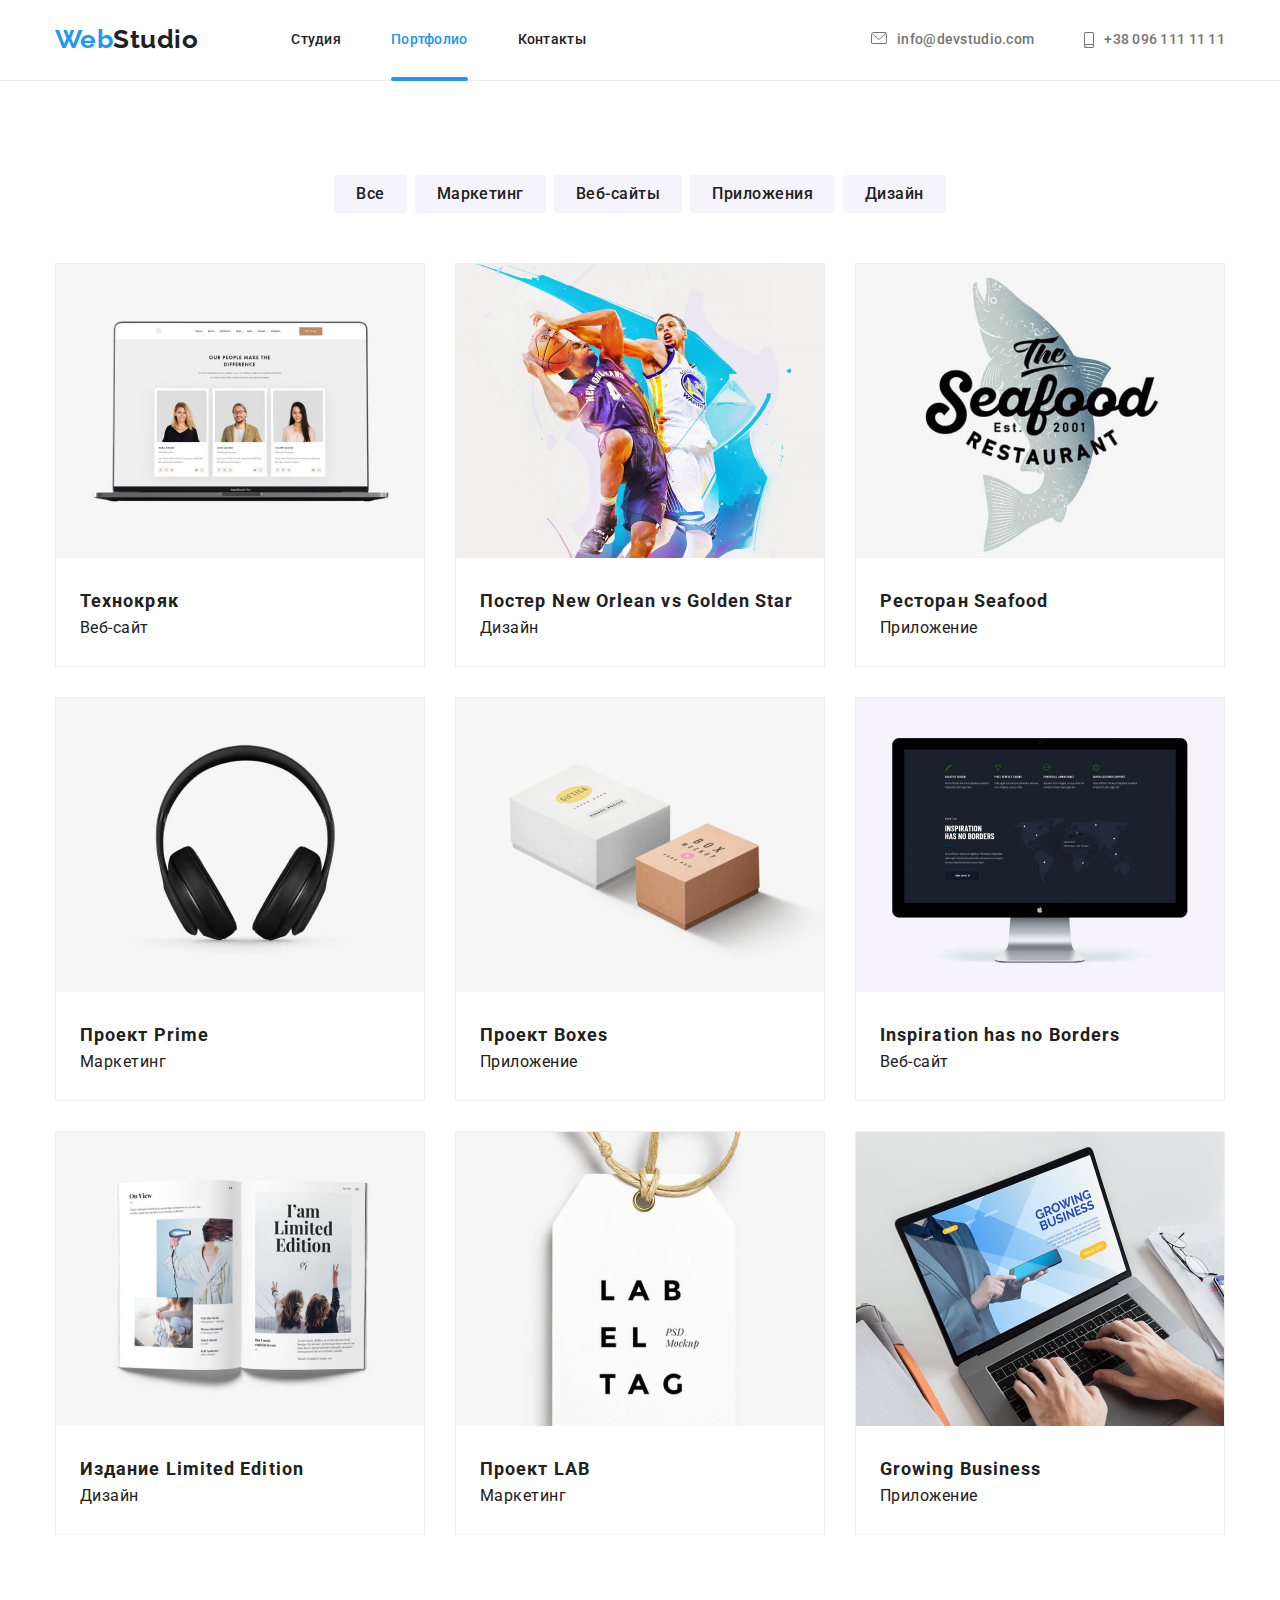
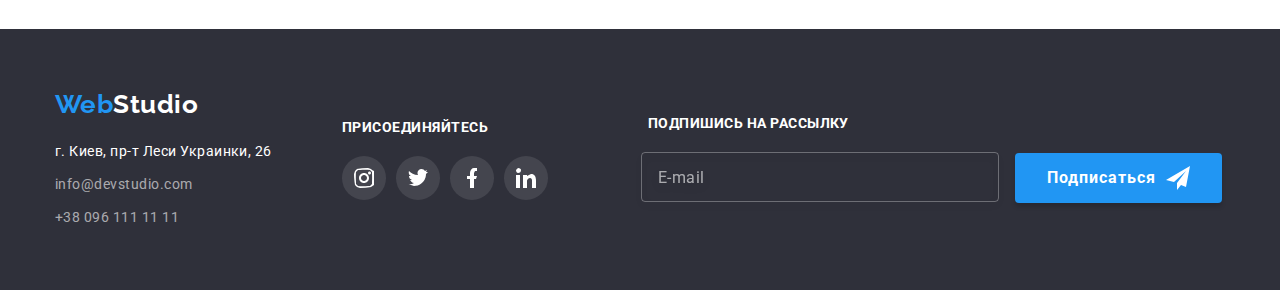
==== portfolio.html @ 2ed763c3 "сделал секцию герой" ====
<!DOCTYPE html>
  <html lang="ru">
    <head>
      <meta charset="UTF-8" />
      <meta name="viewport" content="width=device-width, initial-scale=1.0" />
      <title>Portfolio</title>
      <link rel="stylesheet" href="https://cdnjs.cloudflare.com/ajax/libs/modern-normalize/1.0.0/modern-normalize.min.css" />
      <link
        href="https://fonts.googleapis.com/css2?family=Raleway:wght@700&family=Roboto:wght@400;500;700;900&display=swap"
        rel="stylesheet"
      />
 
      <link rel="stylesheet" href="./css/portfolio.min.css">
    </head>

    <body>
      <header class="header">
        <div class="container main-header">
          <nav class="navigation">
            <a class="logo-header" href="./index.html"><span class="logo-color">Web</span>Studio</a>
      
            <ul class="site-nav list">
              <li class="item"><a class="link" href="./index.html">Студия</a></li>
              <li class="item"><a class="link current" href="./portfolio.html">Портфолио</a></li>
              <li class="item"><a class="link" href="">Контакты</a></li>
            </ul>
          </nav>
      
          <ul class="site-contacts list">
            <li class="item">
              <a class="link" href="mailto:info@devstudio.com">
                <svg class="icon-contacts" width="16" height="12">
                  <use href="./images/defs.svg#envelope"></use>
                </svg>
                info@devstudio.com
              </a>
            </li>
            <li class="item">
              <a class="link" href="tel:+380961111111"><svg class="icon-contacts" width="10" height="16">
                  <use href="./images/defs.svg#smartphone"></use>
                </svg>+38 096 111 11 11</a>
            </li>
          </ul>
        </div>
      </header>

      <main>
        <section class="portfolio">
          <div class="container">
          <!-- <h1>Portfolio</h1> -->

          <ul class="filters list">
            <li class="btn"><button type="button" class="button">Все</button></li>
            <li class="btn"><button type="button" class="button">Маркетинг</button></li>
            <li class="btn"><button type="button" class="button">Веб-сайты</button></li>
            <li class="btn"><button type="button" class="button">Приложения</button></li>
            <li class="btn"><button type="button" class="button radio">Дизайн</button></li>
          </ul>

          <ul class="list">
            <li class="projects">
              <div class="overlay">
                  
                
              <img src="./images/portfolio1.jpg" alt="Ноутбук" width="370" />
            
            <p class="hryaktxt">Технокряк это современная площадка распространения коронавируса. Компании используют эту платформу
              для цифрового
              шпионажа и атак на защищённые сервера конкурентов.
            </p>
            </div>
              <div class="titles"> <h2 class="title">Технокряк</h2>
              <p class="text">Веб-сайт</p></div>
            </li>
            <li class="projects">
              <div class="overlay">
                
              <img
                src="./images/portfolio2.jpg"
                alt="Постер New Orlean vs Golden Star"
                width="370"
              />
              <p class="hryaktxt">Технокряк это современная площадка распространения коронавируса. Компании используют эту платформу
                для цифрового
                шпионажа и атак на защищённые сервера конкурентов.
              </p>
              </div>
            
            
              <div class="titles"><h2 class="title">Постер New Orlean vs Golden Star</h2>
              <p class="text">Дизайн</p></div>
            </li>
            <li class="projects">
              <div class="overlay">
                
              <img
                src="./images/portfolio3.jpg"
                alt="Логотип Ресторан Seafood"
                width="370"
              />
              <p class="hryaktxt">Технокряк это современная площадка распространения коронавируса. Компании используют эту платформу
                для цифрового
                шпионажа и атак на защищённые сервера конкурентов.
              </p>
              </div>
              <div class="titles"> <h2 class="title">Ресторан Seafood</h2>
              <p class="text">Приложение</p></div>
            </li>
            <li class="projects">
              <div class="overlay">
              <img src="./images/portfolio4.jpg" alt="Наушники" width="370" />
              <p class="hryaktxt">Технокряк это современная площадка распространения коронавируса. Компании используют эту платформу
                для цифрового
                шпионажа и атак на защищённые сервера конкурентов.
              </p>
              </div>
              <div class="titles"> <h2 class="title">Проект Prime</h2>
              <p class="text">Маркетинг</p></div>
            </li>
            <li class="projects">
              <div class="overlay">
            
                <img src="./images/portfolio5.jpg" alt="Проект Boxes" width="370" />
            <p class="hryaktxt">Технокряк это современная площадка распространения коронавируса. Компании используют эту платформу
              для цифрового
              шпионажа и атак на защищённые сервера конкурентов.
            </p>
            </div>
                <div class="titles">  <h2 class="title">Проект Boxes</h2>
              <p class="text">Приложение</p></div>
            </li>
            <li class="projects">
              <div class="overlay">
              <img src="./images/portfolio6.jpg" alt="Монитор" width="370" />
              <p class="hryaktxt">Технокряк это современная площадка распространения коронавируса. Компании используют эту платформу
                для цифрового
                шпионажа и атак на защищённые сервера конкурентов.
              </p>
              </div>
              <div class="titles"> <h2 class="title">Inspiration has no Borders</h2>
              <p class="text">Веб-сайт</p></div>
            </li>
            <li class="projects">
              <div class="overlay">
              <img src="./images/portfolio7.jpg" alt="Книга" width="370" />
            <p class="hryaktxt">Технокряк это современная площадка распространения коронавируса. Компании используют эту платформу
              для цифрового
              шпионажа и атак на защищённые сервера конкурентов.
            </p>
            </div>
              <div class="titles"> <h2 class="title">Издание Limited Edition</h2>
              <p class="text">Дизайн</p></div>
            </li>
            <li class="projects">
              <div class="overlay">
              <img
                src="./images/portfolio8.jpg"
                alt="Логотип Проект Boxes"
                width="370"
              />
              <p class="hryaktxt">Технокряк это современная площадка распространения коронавируса. Компании используют эту платформу
                для цифрового
                шпионажа и атак на защищённые сервера конкурентов.
              </p>
              </div>
              <div class="titles"> <h2 class="title">Проект LAB</h2>
              <p class="text">Маркетинг</p></div>
            </li>
            <li class="projects">
              <div class="overlay">
              <img
                src="./images/portfolio9.jpg"
                alt="Работа за ноутбуком"
                width="370"
              />
              <p class="hryaktxt">Технокряк это современная площадка распространения коронавируса. Компании используют эту платформу
                для цифрового
                шпионажа и атак на защищённые сервера конкурентов.
              </p>
              </div>
              <div class="titles"> <h2 class="title">Growing Business</h2>
              <p class="text">Приложение</p></div>
            </li>
          </ul>
          </div>
        </section>
      </main>

      <footer>
        <div class="container cont-footer">
          <div class="footer-block">
            <a class="logo-footer" href="./index.html"><span class="logo-color">Web</span>Studio</a>
      
            <address class="address">
              <p class="office">г. Киев, пр-т Леси Украинки, 26</p>
              <a class="mail-footer" href="mailto:info@devstudio.com">info@devstudio.com</a>
              <a class="tel-footer" href="tel:+380961111111">+38 096 111 11 11</a>
            </address>
          </div>
          <div class="social-footer">
            <h3 class="title">ПРИСОЕДИНЯЙТЕСЬ</h3>
            <ul class="list soc-footer">
              <li class="list-item">
                <a class="footer-link" href="./">
                  <svg class="social-icon">
                    <use href="./images/defs.svg#instagram_w"></use>
                  </svg>
                </a>
              </li>
              <li class="list-item">
                <a class="footer-link" href="./">
                  <svg class="social-icon">
                    <use href="./images/defs.svg#twitter_w"></use>
                  </svg>
                </a>
              </li>
              <li class="list-item">
                <a class="footer-link" href="./">
                  <svg class="social-icon">
                    <use href="./images/defs.svg#facebook_w"></use>
                  </svg>
                </a>
              </li>
              <li class="list-item">
                <a class="footer-link" href="./">
                  <svg class="social-icon">
                    <use href="./images/defs.svg#linkedin_w"></use>
                  </svg>
                </a>
              </li>
            </ul>
          </div>
          <div class="form-field">
            <h3 class="title">ПОДПИШИСЬ НА РАССЫЛКУ</h3>
            <form class="join-to">
              <label for="mail" class="form-label"></label>
              <input class="form-input-fotter" type="email" name="mail" id="mail" placeholder=E-mail>
              <button class="button-primary btn-subscribe" type="submit">Подписаться
      
                <svg class="btnfly" width="24" height="24">
                  <use href="./images/defs.svg#icon-flyW"></use>
                </svg>
              </button>
            </form>
          </div>
        </div>
      </footer>
    </body>
  </html>
---- css/portfolio.min.css ----
h1,h2,h3,h4,h5,h6,p,ul{margin-top:0;margin-bottom:0;padding-top:0;padding-bottom:0;padding-left:0}body{background-color:#ffffff;color:#212121;font-family:Roboto, sans-serif;letter-spacing:0.03em}.list{list-style:none}.button{padding:6px 22px;font-weight:500;font-size:16px;line-height:1.63;letter-spacing:0.03em;border:none;text-align:center;color:#212121;background-color:#f5f4fa;border-radius:4px;cursor:pointer;transition-duration:250ms;transition-timing-function:cubic-bezier(0.4, 0, 0.2, 1)}.button:hover,.button:focus{background-color:#2196f3;color:#fff;box-shadow:0px 3px 1px rgba(0,0,0,0.1),0px 1px 2px rgba(0,0,0,0.08),0px 2px 2px rgba(0,0,0,0.12)}.button-primary{padding:10px 32px;min-width:200px;font-weight:bold;font-size:16px;letter-spacing:0.06em;border:none;text-align:center;line-height:1.87;cursor:pointer;color:#fff;background-color:#2196f3;border-radius:4px;box-shadow:0px 4px 4px rgba(0,0,0,0.15);transition-duration:250ms;transition-timing-function:cubic-bezier(0.4, 0, 0.2, 1)}.button-primary:hover,.button-primary:focus{background-color:#188ce8}.container{margin:0 auto;padding:0 15px}@media screen and (min-width: 480px){.container{max-width:480px}}@media screen and (min-width: 768px){.container{max-width:768px}}@media screen and (min-width: 1200px){.container{max-width:1200px}}.header{border-bottom:1px solid #ececec;padding:24px 0 25px;border-bottom:1px solid #ececec}.navigation{display:flex;align-items:center}.main-header{display:flex;align-items:center;justify-content:space-between}.logo-header{margin-right:93px;font-family:Raleway, sans-serif;color:#212121;font-weight:700;font-size:26px;line-height:1.2;text-decoration:none}.logo-color{color:#2196f3}.site-nav{display:flex}.site-nav .item+.item{margin-left:50px}.site-nav .link{display:block;color:#212121;font-weight:500;font-size:14px;line-height:1.14;letter-spacing:0.02em;text-decoration:none;transition-duration:250ms;transition-timing-function:cubic-bezier(0.4, 0, 0.2, 1)}.site-nav .link:hover,.site-nav .link:focus{color:#2196f3}.site-nav .current{position:relative;color:#2196f3;transition-duration:250ms;transition-timing-function:cubic-bezier(0.4, 0, 0.2, 1)}.site-nav .current::after{position:absolute;content:"";top:45.5px;left:0px;border-radius:50px;width:100%;height:4px;background-color:#2196f3}.site-contacts{display:flex}.site-contacts .item+.item{padding-left:50px}.site-contacts .link{display:flex;font-weight:500;font-size:14px;line-height:1.14;letter-spacing:0.02em;color:#757575;text-decoration:none;transition-duration:250ms;transition-timing-function:cubic-bezier(0.4, 0, 0.2, 1)}.site-contacts .link:hover,.site-contacts .link:focus{--color4: #2196f3;color:#2196f3}.icon-contacts{margin-right:10px}.address{display:flex;flex-direction:column;padding-bottom:60px}footer{background-color:#2f303a}.cont-footer{display:flex;align-items:center}.logo-footer{display:inline-block;padding-bottom:20px;padding-top:60px;font-family:Raleway, sans-serif;font-weight:700;font-size:26px;line-height:1.2;color:#fff;text-decoration:none}.office{font-style:normal;font-weight:normal;font-size:14px;line-height:1.7;color:#fff}.mail-footer{margin-top:9px;margin-bottom:9px;font-style:normal;font-weight:normal;font-size:14px;line-height:1.7;color:rgba(255,255,255,0.6);text-decoration:none;transition-duration:250ms;transition-timing-function:cubic-bezier(0.4, 0, 0.2, 1)}.mail-footer:hover,.mail-footer:focus{color:#2196f3}.tel-footer{font-style:normal;font-weight:normal;font-size:14px;line-height:1.7;color:rgba(255,255,255,0.6);text-decoration:none;transition-duration:250ms;transition-timing-function:cubic-bezier(0.4, 0, 0.2, 1)}.tel-footer:hover,.tel-footer:focus{color:#2196f3}.footer-link{display:flex;width:44px;height:44px;background-color:rgba(255,255,255,0.1);text-decoration:none;border-radius:50%;justify-content:center;align-items:center;transition-duration:250ms;transition-timing-function:cubic-bezier(0.4, 0, 0.2, 1)}.footer-link:hover{background-color:#2196f3}.soc-footer{display:flex;justify-content:center}.social-footer{margin-right:93px;margin-left:70px}.social-footer .title{font-weight:700;font-size:14px;line-height:1.14;margin-bottom:20px;color:#fff}.right-side{display:flex;align-items:normal}.form-field .title{margin-bottom:20px;padding-left:7px;font-weight:700;font-size:14px;line-height:1.14;color:#fff}.form-input-fotter{width:358px;height:50px;margin-right:12px;padding:15px 16px;background:transparent;border:1px solid rgba(255,255,255,0.3);box-sizing:border-box;filter:drop-shadow(0px 4px 4px rgba(0,0,0,0.15));border-radius:4px;color:cornsilk}.form-input-fotter::placeholder{font-weight:400;font-size:16px;line-height:1.25;letter-spacing:0.03em;color:rgba(255,255,255,0.6)}.form-input-fotter:focus{outline:none;border:1px solid #2196f3}.btn-subscribe{display:inline-flex;align-items:center;justify-content:center}.btnfly{margin-left:10px}.portfolio{padding:94px 0}.portfolio .title{font-weight:700;font-size:18px;line-height:2;letter-spacing:0.06em;color:#212121}.portfolio.text{font-size:16px;line-height:1.87;color:#757575}.portfolio .list{display:flex;flex-wrap:wrap}.titles{padding:20px 24px}.filters{display:flex;flex-wrap:wrap;justify-content:center;padding-bottom:50px}.btn+.btn{margin-left:8px}.projects{position:relative;margin-right:30px;margin-bottom:30px;width:370px;min-height:404px;border:1px solid #eeeeee;overflow:hidden;transition-duration:250ms;transition-timing-function:cubic-bezier(0.4, 0, 0.2, 1)}.projects:hover,.projects:focus{box-shadow:0px 1px 1px rgba(0,0,0,0.12),0px 4px 4px rgba(0,0,0,0.06),1px 4px 6px rgba(0,0,0,0.16)}.projects .hryaktxt{display:flex;position:absolute;padding:63px 24px;top:0;left:0;width:100%;height:294px;align-items:center;background:rgba(33,150,243,0.9);font-weight:normal;font-size:18px;line-height:1.56;letter-spacing:0.03em;transform:translateY(100%);opacity:0;color:#fff;transition-duration:250ms;transition-timing-function:cubic-bezier(0.4, 0, 0.2, 1)}.projects:hover .hryaktxt,.projects:focus .hryaktxt{transform:translateY(0);opacity:1}.projects:nth-child(3n){margin-right:0}.projects:nth-last-child(-n+3){margin-bottom:0}.social-link{display:flex;margin-bottom:30px;width:44px;height:44px;background-color:#fff;text-decoration:none;border-radius:50%;justify-content:center;align-items:center;transition-duration:250ms;transition-timing-function:cubic-bezier(0.4, 0, 0.2, 1)}.social-link:hover{background-color:#2196f3;--color5: #ffffff}.list-item:not(:last-child){margin-right:10px}.social-icon{width:20px;height:20px;fill:#afb1b8}
/*# sourceMappingURL=portfolio.min.css.map */
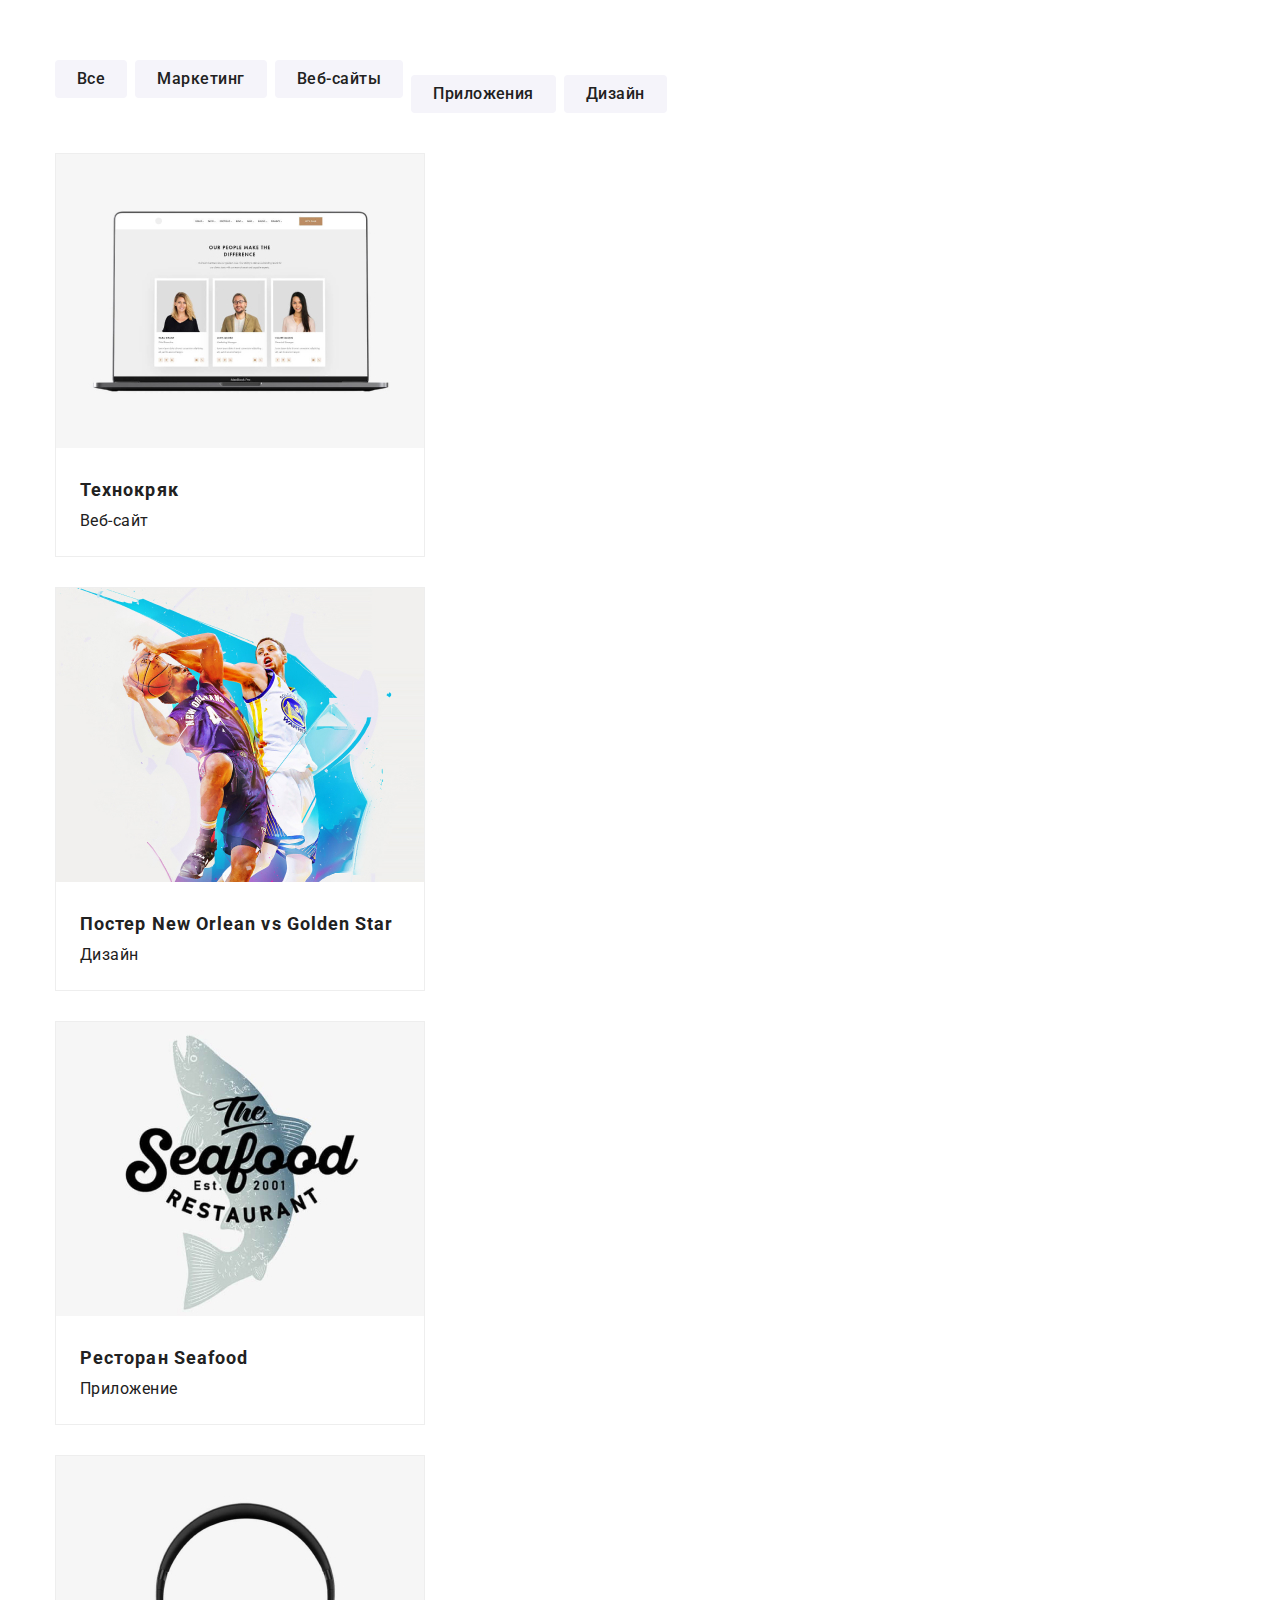
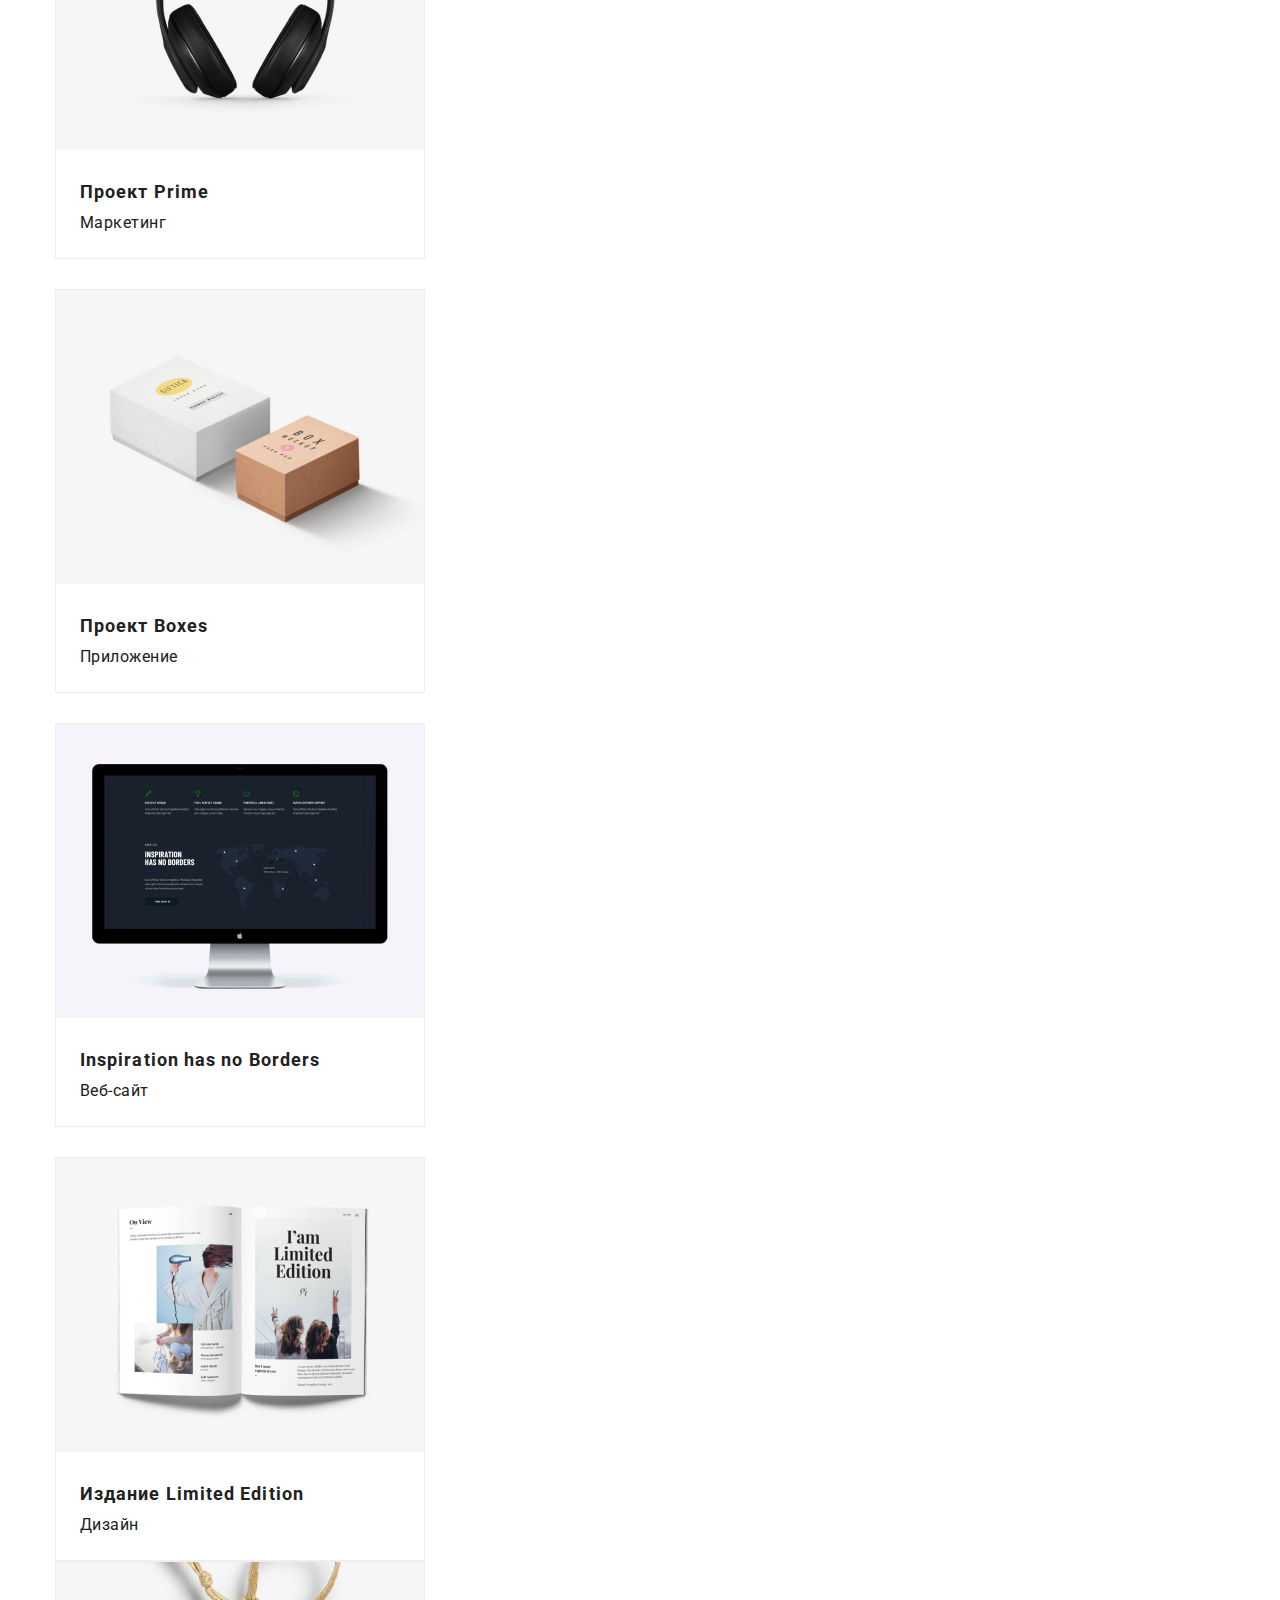
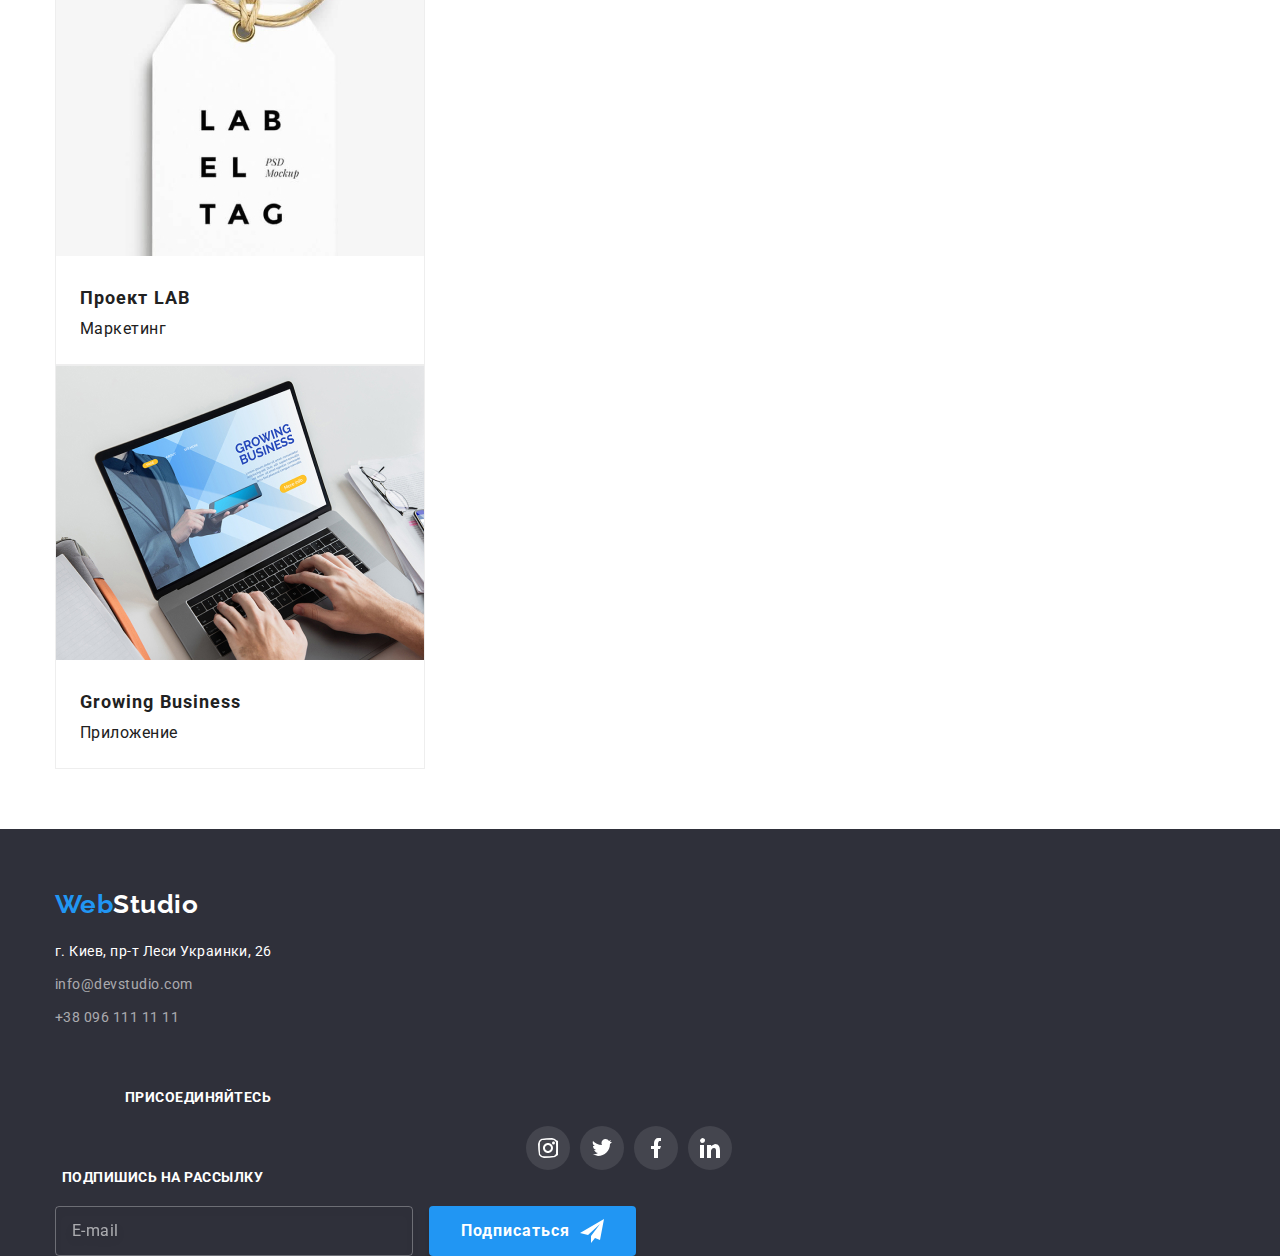
==== commit 03bd2579: "Портфолио ТАБЛЕТ кнопки стоят криво" ====
--- a/portfolio.html
+++ b/portfolio.html
@@ -14,7 +14,7 @@
     </head>
 
     <body>
-      <header class="header">
+      <!-- <header class="header">
         <div class="container main-header">
           <nav class="navigation">
             <a class="logo-header" href="./index.html"><span class="logo-color">Web</span>Studio</a>
@@ -42,7 +42,7 @@
             </li>
           </ul>
         </div>
-      </header>
+      </header> -->
 
       <main>
         <section class="portfolio">
@@ -186,7 +186,7 @@
         </section>
       </main>
 
-      <footer>
+      <footer class="footer">
         <div class="container cont-footer">
           <div class="footer-block">
             <a class="logo-footer" href="./index.html"><span class="logo-color">Web</span>Studio</a>
--- a/css/portfolio.min.css
+++ b/css/portfolio.min.css
@@ -1,2 +1,2 @@
-h1,h2,h3,h4,h5,h6,p,ul{margin-top:0;margin-bottom:0;padding-top:0;padding-bottom:0;padding-left:0}body{background-color:#ffffff;color:#212121;font-family:Roboto, sans-serif;letter-spacing:0.03em}.list{list-style:none}.button{padding:6px 22px;font-weight:500;font-size:16px;line-height:1.63;letter-spacing:0.03em;border:none;text-align:center;color:#212121;background-color:#f5f4fa;border-radius:4px;cursor:pointer;transition-duration:250ms;transition-timing-function:cubic-bezier(0.4, 0, 0.2, 1)}.button:hover,.button:focus{background-color:#2196f3;color:#fff;box-shadow:0px 3px 1px rgba(0,0,0,0.1),0px 1px 2px rgba(0,0,0,0.08),0px 2px 2px rgba(0,0,0,0.12)}.button-primary{padding:10px 32px;min-width:200px;font-weight:bold;font-size:16px;letter-spacing:0.06em;border:none;text-align:center;line-height:1.87;cursor:pointer;color:#fff;background-color:#2196f3;border-radius:4px;box-shadow:0px 4px 4px rgba(0,0,0,0.15);transition-duration:250ms;transition-timing-function:cubic-bezier(0.4, 0, 0.2, 1)}.button-primary:hover,.button-primary:focus{background-color:#188ce8}.container{margin:0 auto;padding:0 15px}@media screen and (min-width: 480px){.container{max-width:480px}}@media screen and (min-width: 768px){.container{max-width:768px}}@media screen and (min-width: 1200px){.container{max-width:1200px}}.header{border-bottom:1px solid #ececec;padding:24px 0 25px;border-bottom:1px solid #ececec}.navigation{display:flex;align-items:center}.main-header{display:flex;align-items:center;justify-content:space-between}.logo-header{margin-right:93px;font-family:Raleway, sans-serif;color:#212121;font-weight:700;font-size:26px;line-height:1.2;text-decoration:none}.logo-color{color:#2196f3}.site-nav{display:flex}.site-nav .item+.item{margin-left:50px}.site-nav .link{display:block;color:#212121;font-weight:500;font-size:14px;line-height:1.14;letter-spacing:0.02em;text-decoration:none;transition-duration:250ms;transition-timing-function:cubic-bezier(0.4, 0, 0.2, 1)}.site-nav .link:hover,.site-nav .link:focus{color:#2196f3}.site-nav .current{position:relative;color:#2196f3;transition-duration:250ms;transition-timing-function:cubic-bezier(0.4, 0, 0.2, 1)}.site-nav .current::after{position:absolute;content:"";top:45.5px;left:0px;border-radius:50px;width:100%;height:4px;background-color:#2196f3}.site-contacts{display:flex}.site-contacts .item+.item{padding-left:50px}.site-contacts .link{display:flex;font-weight:500;font-size:14px;line-height:1.14;letter-spacing:0.02em;color:#757575;text-decoration:none;transition-duration:250ms;transition-timing-function:cubic-bezier(0.4, 0, 0.2, 1)}.site-contacts .link:hover,.site-contacts .link:focus{--color4: #2196f3;color:#2196f3}.icon-contacts{margin-right:10px}.address{display:flex;flex-direction:column;padding-bottom:60px}footer{background-color:#2f303a}.cont-footer{display:flex;align-items:center}.logo-footer{display:inline-block;padding-bottom:20px;padding-top:60px;font-family:Raleway, sans-serif;font-weight:700;font-size:26px;line-height:1.2;color:#fff;text-decoration:none}.office{font-style:normal;font-weight:normal;font-size:14px;line-height:1.7;color:#fff}.mail-footer{margin-top:9px;margin-bottom:9px;font-style:normal;font-weight:normal;font-size:14px;line-height:1.7;color:rgba(255,255,255,0.6);text-decoration:none;transition-duration:250ms;transition-timing-function:cubic-bezier(0.4, 0, 0.2, 1)}.mail-footer:hover,.mail-footer:focus{color:#2196f3}.tel-footer{font-style:normal;font-weight:normal;font-size:14px;line-height:1.7;color:rgba(255,255,255,0.6);text-decoration:none;transition-duration:250ms;transition-timing-function:cubic-bezier(0.4, 0, 0.2, 1)}.tel-footer:hover,.tel-footer:focus{color:#2196f3}.footer-link{display:flex;width:44px;height:44px;background-color:rgba(255,255,255,0.1);text-decoration:none;border-radius:50%;justify-content:center;align-items:center;transition-duration:250ms;transition-timing-function:cubic-bezier(0.4, 0, 0.2, 1)}.footer-link:hover{background-color:#2196f3}.soc-footer{display:flex;justify-content:center}.social-footer{margin-right:93px;margin-left:70px}.social-footer .title{font-weight:700;font-size:14px;line-height:1.14;margin-bottom:20px;color:#fff}.right-side{display:flex;align-items:normal}.form-field .title{margin-bottom:20px;padding-left:7px;font-weight:700;font-size:14px;line-height:1.14;color:#fff}.form-input-fotter{width:358px;height:50px;margin-right:12px;padding:15px 16px;background:transparent;border:1px solid rgba(255,255,255,0.3);box-sizing:border-box;filter:drop-shadow(0px 4px 4px rgba(0,0,0,0.15));border-radius:4px;color:cornsilk}.form-input-fotter::placeholder{font-weight:400;font-size:16px;line-height:1.25;letter-spacing:0.03em;color:rgba(255,255,255,0.6)}.form-input-fotter:focus{outline:none;border:1px solid #2196f3}.btn-subscribe{display:inline-flex;align-items:center;justify-content:center}.btnfly{margin-left:10px}.portfolio{padding:94px 0}.portfolio .title{font-weight:700;font-size:18px;line-height:2;letter-spacing:0.06em;color:#212121}.portfolio.text{font-size:16px;line-height:1.87;color:#757575}.portfolio .list{display:flex;flex-wrap:wrap}.titles{padding:20px 24px}.filters{display:flex;flex-wrap:wrap;justify-content:center;padding-bottom:50px}.btn+.btn{margin-left:8px}.projects{position:relative;margin-right:30px;margin-bottom:30px;width:370px;min-height:404px;border:1px solid #eeeeee;overflow:hidden;transition-duration:250ms;transition-timing-function:cubic-bezier(0.4, 0, 0.2, 1)}.projects:hover,.projects:focus{box-shadow:0px 1px 1px rgba(0,0,0,0.12),0px 4px 4px rgba(0,0,0,0.06),1px 4px 6px rgba(0,0,0,0.16)}.projects .hryaktxt{display:flex;position:absolute;padding:63px 24px;top:0;left:0;width:100%;height:294px;align-items:center;background:rgba(33,150,243,0.9);font-weight:normal;font-size:18px;line-height:1.56;letter-spacing:0.03em;transform:translateY(100%);opacity:0;color:#fff;transition-duration:250ms;transition-timing-function:cubic-bezier(0.4, 0, 0.2, 1)}.projects:hover .hryaktxt,.projects:focus .hryaktxt{transform:translateY(0);opacity:1}.projects:nth-child(3n){margin-right:0}.projects:nth-last-child(-n+3){margin-bottom:0}.social-link{display:flex;margin-bottom:30px;width:44px;height:44px;background-color:#fff;text-decoration:none;border-radius:50%;justify-content:center;align-items:center;transition-duration:250ms;transition-timing-function:cubic-bezier(0.4, 0, 0.2, 1)}.social-link:hover{background-color:#2196f3;--color5: #ffffff}.list-item:not(:last-child){margin-right:10px}.social-icon{width:20px;height:20px;fill:#afb1b8}
+h1,h2,h3,h4,h5,h6,p,ul{margin-top:0;margin-bottom:0;padding-top:0;padding-bottom:0;padding-left:0}body{background-color:#ffffff;color:#212121;font-family:Roboto, sans-serif;letter-spacing:0.03em}.list{list-style:none}.button{padding:6px 22px;font-weight:500;font-size:16px;line-height:1.63;letter-spacing:0.03em;border:none;text-align:center;color:#212121;background-color:#f5f4fa;border-radius:4px;cursor:pointer;transition-duration:250ms;transition-timing-function:cubic-bezier(0.4, 0, 0.2, 1)}.button:hover,.button:focus{background-color:#2196f3;color:#fff;box-shadow:0px 3px 1px rgba(0,0,0,0.1),0px 1px 2px rgba(0,0,0,0.08),0px 2px 2px rgba(0,0,0,0.12)}.button-primary{padding:10px 32px;min-width:200px;font-weight:bold;font-size:16px;letter-spacing:0.06em;border:none;text-align:center;line-height:1.87;cursor:pointer;color:#fff;background-color:#2196f3;border-radius:4px;box-shadow:0px 4px 4px rgba(0,0,0,0.15);transition-duration:250ms;transition-timing-function:cubic-bezier(0.4, 0, 0.2, 1)}.button-primary:hover,.button-primary:focus{background-color:#188ce8}.container{margin:0 auto;padding:0 15px}@media screen and (min-width: 480px){.container{max-width:480px}}@media screen and (min-width: 768px){.container{max-width:768px}}@media screen and (min-width: 1200px){.container{max-width:1200px}}.header{border-bottom:1px solid #ececec;padding:24px 0 25px;border-bottom:1px solid #ececec}.navigation{display:flex;align-items:center}.main-header{display:flex;align-items:center;justify-content:space-between}.logo-header{margin-right:93px;font-family:Raleway, sans-serif;color:#212121;font-weight:700;font-size:26px;line-height:1.2;text-decoration:none}.logo-color{color:#2196f3}.site-nav{display:flex}.site-nav .item+.item{margin-left:50px}.site-nav .link{display:block;color:#212121;font-weight:500;font-size:14px;line-height:1.14;letter-spacing:0.02em;text-decoration:none;transition-duration:250ms;transition-timing-function:cubic-bezier(0.4, 0, 0.2, 1)}.site-nav .link:hover,.site-nav .link:focus{color:#2196f3}.site-nav .current{position:relative;color:#2196f3;transition-duration:250ms;transition-timing-function:cubic-bezier(0.4, 0, 0.2, 1)}.site-nav .current::after{position:absolute;content:"";top:45.5px;left:0px;border-radius:50px;width:100%;height:4px;background-color:#2196f3}.site-contacts{display:flex}.site-contacts .item+.item{padding-left:50px}.site-contacts .link{display:flex;font-weight:500;font-size:14px;line-height:1.14;letter-spacing:0.02em;color:#757575;text-decoration:none;transition-duration:250ms;transition-timing-function:cubic-bezier(0.4, 0, 0.2, 1)}.site-contacts .link:hover,.site-contacts .link:focus{--color4: #2196f3;color:#2196f3}.icon-contacts{margin-right:10px}@media screen and (min-width: 320px) and (max-width: 1199px){.footer{padding:60px 0;background-color:#2f303a}.cont-footer{display:flex;flex-direction:column;align-items:center}.logo-footer{display:block;margin-bottom:20px;font-family:Raleway, sans-serif;font-weight:700;font-size:24px;line-height:1.166;text-align:center;letter-spacing:0.03em;color:#fff;text-decoration:none}.address{display:flex;flex-direction:column;align-items:center;padding-bottom:60px}.office{font-style:normal;font-weight:normal;font-size:14px;line-height:1.7;letter-spacing:0.03em;color:#fff}.mail-footer{margin-top:8px;margin-bottom:8px;font-style:normal;font-weight:normal;font-size:14px;line-height:1.7;color:rgba(255,255,255,0.6);text-decoration:none;transition-duration:250ms;transition-timing-function:cubic-bezier(0.4, 0, 0.2, 1)}.mail-footer:hover,.mail-footer:focus{color:#2196f3}.tel-footer{font-style:normal;font-weight:normal;font-size:14px;line-height:1.7;color:rgba(255,255,255,0.6);text-decoration:none;transition-duration:250ms;transition-timing-function:cubic-bezier(0.4, 0, 0.2, 1)}.tel-footer:hover,.tel-footer:focus{color:#2196f3}.right-side{display:flex;flex-direction:column;align-items:center}.soc-footer{display:flex;justify-content:space-between}.social-footer .title{font-weight:700;text-align:center;font-size:14px;line-height:1.142;margin-bottom:20px;color:#fff;letter-spacing:0.03em}.footer-link{display:flex;width:44px;height:44px;background-color:rgba(255,255,255,0.1);text-decoration:none;border-radius:50%;justify-content:center;align-items:center;transition-duration:250ms;transition-timing-function:cubic-bezier(0.4, 0, 0.2, 1)}.footer-link:hover{background-color:#2196f3}.form-field{text-align:center}.form-field .title{margin-top:60px;font-weight:700;font-size:14px;line-height:1.142;letter-spacing:0.03em;color:#fff}.form-input-fotter{width:450px;height:50px;margin:20px 0;padding:15px 16px;background:transparent;border:1px solid rgba(255,255,255,0.3);box-sizing:border-box;filter:drop-shadow(0px 4px 4px rgba(0,0,0,0.15));border-radius:4px;color:cornsilk}.form-input-fotter::placeholder{font-weight:400;font-size:16px;line-height:1.25;letter-spacing:0.03em;color:rgba(255,255,255,0.6)}.form-input-fotter:focus{outline:none;border:1px solid #2196f3}.btn-subscribe{display:inline-flex;align-items:center;justify-content:center}.btnfly{margin-left:10px}}@media screen and (min-width: 768px) and (max-width: 1199px){.tablet-side{display:flex;flex-wrap:wrap;justify-content:space-around;align-items:baseline}.form-field .title{margin-top:0px}.form-input-fotter{margin:20px 166px 20px 152px}}@media screen and (min-width: 1200px){.address{display:flex;flex-direction:column;padding-bottom:60px}.footer{background-color:#2f303a}.logo-footer{display:inline-block;padding-bottom:20px;padding-top:60px;font-family:Raleway, sans-serif;font-weight:700;font-size:26px;line-height:1.2;color:#fff;text-decoration:none}.tablet-side{display:flex;align-items:baseline}.office{font-style:normal;font-weight:normal;font-size:14px;line-height:1.7;color:#fff}.mail-footer{margin-top:9px;margin-bottom:9px;font-style:normal;font-weight:normal;font-size:14px;line-height:1.7;color:rgba(255,255,255,0.6);text-decoration:none;transition-duration:250ms;transition-timing-function:cubic-bezier(0.4, 0, 0.2, 1)}.mail-footer:hover,.mail-footer:focus{color:#2196f3}.tel-footer{font-style:normal;font-weight:normal;font-size:14px;line-height:1.7;color:rgba(255,255,255,0.6);text-decoration:none;transition-duration:250ms;transition-timing-function:cubic-bezier(0.4, 0, 0.2, 1)}.tel-footer:hover,.tel-footer:focus{color:#2196f3}.footer-link{display:flex;width:44px;height:44px;background-color:rgba(255,255,255,0.1);text-decoration:none;border-radius:50%;justify-content:center;align-items:center;transition-duration:250ms;transition-timing-function:cubic-bezier(0.4, 0, 0.2, 1)}.footer-link:hover{background-color:#2196f3}.soc-footer{display:flex;justify-content:center}.social-footer{margin-right:93px;margin-left:70px}.social-footer .title{font-weight:700;font-size:14px;line-height:1.14;margin-bottom:20px;color:#fff}.right-side{display:flex;align-items:normal}.form-field .title{margin-bottom:20px;padding-left:7px;font-weight:700;font-size:14px;line-height:1.14;color:#fff}.form-input-fotter{width:358px;height:50px;margin-right:12px;padding:15px 16px;background:transparent;border:1px solid rgba(255,255,255,0.3);box-sizing:border-box;filter:drop-shadow(0px 4px 4px rgba(0,0,0,0.15));border-radius:4px;color:cornsilk}.form-input-fotter::placeholder{font-weight:400;font-size:16px;line-height:1.25;letter-spacing:0.03em;color:rgba(255,255,255,0.6)}.form-input-fotter:focus{outline:none;border:1px solid #2196f3}.btn-subscribe{display:inline-flex;align-items:center;justify-content:center}.btnfly{margin-left:10px}}.filters{display:flex;flex-wrap:wrap;justify-content:start;padding-bottom:40px}@media screen and (min-width: 320px){.portfolio{padding:60px 0}.portfolio .title{margin-bottom:4px;font-weight:700;font-size:18px;line-height:2;letter-spacing:0.06em;color:#212121}.portfolio.text{font-weight:400;font-size:16px;line-height:1.87;letter-spacing:0.03em;color:#757575}.portfolio .btn{margin-right:8px}.portfolio .btn:nth-child(n+4){margin-top:15px}.titles{padding:20px 24px}}@media screen and (min-width: 768px){.filters{flex-wrap:wrap;justify-content:start;padding-bottom:40px}}.projects{position:relative;margin-right:30px;margin-bottom:30px;width:370px;min-height:404px;border:1px solid #eeeeee;overflow:hidden;transition-duration:250ms;transition-timing-function:cubic-bezier(0.4, 0, 0.2, 1)}.projects:hover,.projects:focus{box-shadow:0px 1px 1px rgba(0,0,0,0.12),0px 4px 4px rgba(0,0,0,0.06),1px 4px 6px rgba(0,0,0,0.16)}.projects .hryaktxt{display:flex;position:absolute;padding:63px 24px;top:0;left:0;width:100%;height:294px;align-items:center;background:rgba(33,150,243,0.9);font-weight:normal;font-size:18px;line-height:1.56;letter-spacing:0.03em;transform:translateY(100%);opacity:0;color:#fff;transition-duration:250ms;transition-timing-function:cubic-bezier(0.4, 0, 0.2, 1)}.projects:hover .hryaktxt,.projects:focus .hryaktxt{transform:translateY(0);opacity:1}.projects:nth-child(3n){margin-right:0}.projects:nth-last-child(-n+3){margin-bottom:0}.social-link{display:flex;margin-bottom:30px;width:44px;height:44px;background-color:#fff;text-decoration:none;border-radius:50%;justify-content:center;align-items:center;transition-duration:250ms;transition-timing-function:cubic-bezier(0.4, 0, 0.2, 1)}.social-link:hover{background-color:#2196f3;--color5: #ffffff}.list-item:not(:last-child){margin-right:10px}.social-icon{width:20px;height:20px;fill:#afb1b8}
 /*# sourceMappingURL=portfolio.min.css.map */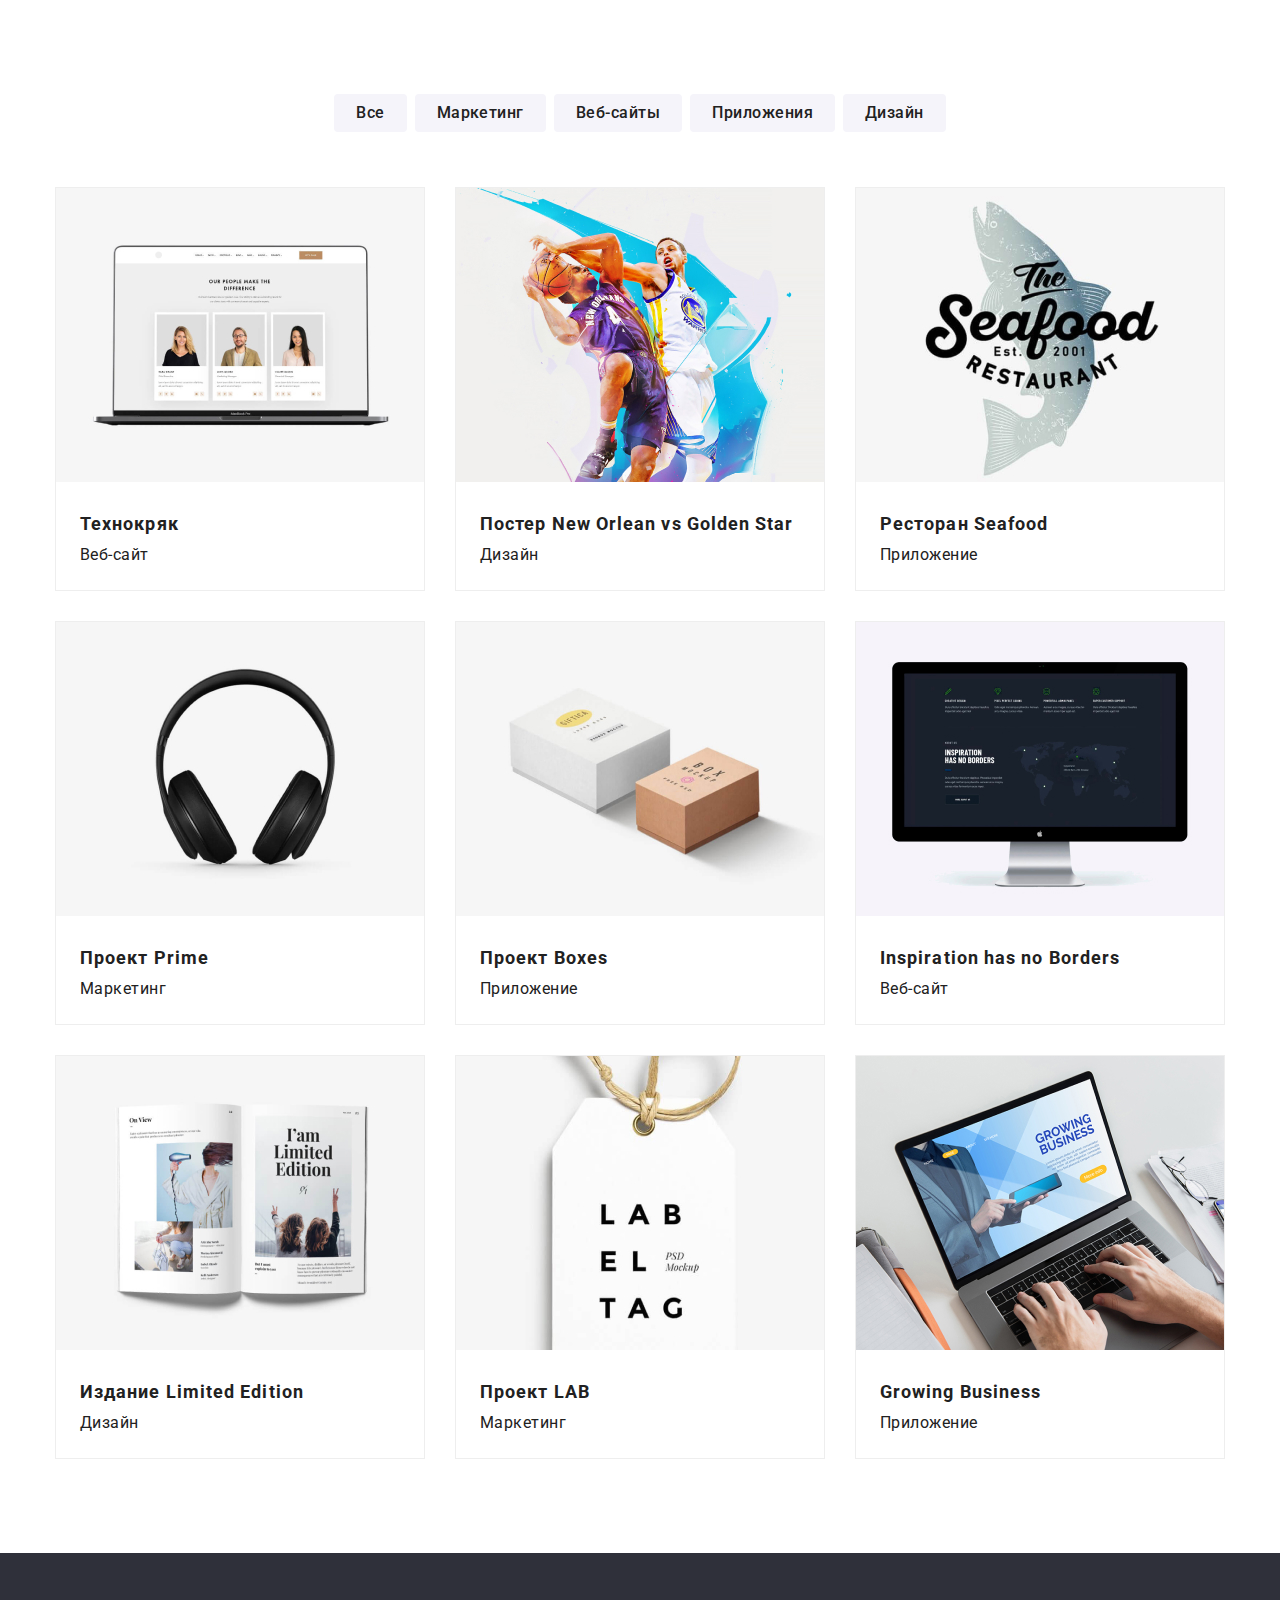
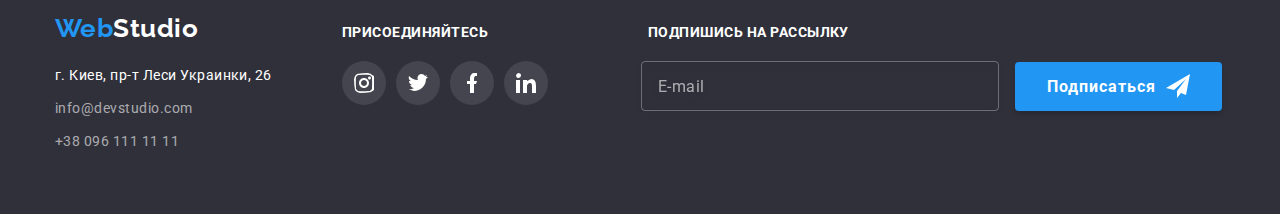
==== commit 9a103378: "портфолио готово" ====
--- a/portfolio.html
+++ b/portfolio.html
@@ -57,7 +57,7 @@
             <li class="btn"><button type="button" class="button radio">Дизайн</button></li>
           </ul>
 
-          <ul class="list">
+          <ul class="list-pro">
             <li class="projects">
               <div class="overlay">
                   
@@ -186,62 +186,67 @@
         </section>
       </main>
 
+      <!-- ФУТЕР -->
       <footer class="footer">
         <div class="container cont-footer">
-          <div class="footer-block">
-            <a class="logo-footer" href="./index.html"><span class="logo-color">Web</span>Studio</a>
-      
-            <address class="address">
-              <p class="office">г. Киев, пр-т Леси Украинки, 26</p>
-              <a class="mail-footer" href="mailto:info@devstudio.com">info@devstudio.com</a>
-              <a class="tel-footer" href="tel:+380961111111">+38 096 111 11 11</a>
-            </address>
-          </div>
-          <div class="social-footer">
-            <h3 class="title">ПРИСОЕДИНЯЙТЕСЬ</h3>
-            <ul class="list soc-footer">
-              <li class="list-item">
-                <a class="footer-link" href="./">
-                  <svg class="social-icon">
-                    <use href="./images/defs.svg#instagram_w"></use>
+          <div class="tablet-side">
+            <div class="footer-block">
+              <a class="logo-footer" href="./index.html"><span class="logo-color">Web</span>Studio</a>
+      
+              <address class="address">
+                <p class="office">г. Киев, пр-т Леси Украинки, 26</p>
+                <a class="mail-footer" href="mailto:info@devstudio.com">info@devstudio.com</a>
+                <a class="tel-footer" href="tel:+380961111111">+38 096 111 11 11</a>
+              </address>
+            </div>
+            <div class="right-side">
+              <div class="social-footer">
+                <h3 class="title">ПРИСОЕДИНЯЙТЕСЬ</h3>
+                <ul class="list soc-footer">
+                  <li class="list-item">
+                    <a class="footer-link" href="./">
+                      <svg class="social-icon">
+                        <use href="./images/defs.svg#instagram_w"></use>
+                      </svg>
+                    </a>
+                  </li>
+                  <li class="list-item">
+                    <a class="footer-link" href="./">
+                      <svg class="social-icon">
+                        <use href="./images/defs.svg#twitter_w"></use>
+                      </svg>
+                    </a>
+                  </li>
+                  <li class="list-item">
+                    <a class="footer-link" href="./">
+                      <svg class="social-icon">
+                        <use href="./images/defs.svg#facebook_w"></use>
+                      </svg>
+                    </a>
+                  </li>
+                  <li class="list-item">
+                    <a class="footer-link" href="./">
+                      <svg class="social-icon">
+                        <use href="./images/defs.svg#linkedin_w"></use>
+                      </svg>
+                    </a>
+                  </li>
+                </ul>
+              </div>
+            </div>
+            <div class="form-field">
+              <h3 class="title">ПОДПИШИСЬ НА РАССЫЛКУ</h3>
+              <form>
+                <label for="email"></label>
+                <input class="form-input-fotter" type="email" name="email" id="email" placeholder=E-mail>
+                <button class="button-primary btn-subscribe" type="submit">Подписаться
+      
+                  <svg class="btnfly" width="24" height="24">
+                    <use href="./images/defs.svg#icon-flyW"></use>
                   </svg>
-                </a>
-              </li>
-              <li class="list-item">
-                <a class="footer-link" href="./">
-                  <svg class="social-icon">
-                    <use href="./images/defs.svg#twitter_w"></use>
-                  </svg>
-                </a>
-              </li>
-              <li class="list-item">
-                <a class="footer-link" href="./">
-                  <svg class="social-icon">
-                    <use href="./images/defs.svg#facebook_w"></use>
-                  </svg>
-                </a>
-              </li>
-              <li class="list-item">
-                <a class="footer-link" href="./">
-                  <svg class="social-icon">
-                    <use href="./images/defs.svg#linkedin_w"></use>
-                  </svg>
-                </a>
-              </li>
-            </ul>
-          </div>
-          <div class="form-field">
-            <h3 class="title">ПОДПИШИСЬ НА РАССЫЛКУ</h3>
-            <form class="join-to">
-              <label for="mail" class="form-label"></label>
-              <input class="form-input-fotter" type="email" name="mail" id="mail" placeholder=E-mail>
-              <button class="button-primary btn-subscribe" type="submit">Подписаться
-      
-                <svg class="btnfly" width="24" height="24">
-                  <use href="./images/defs.svg#icon-flyW"></use>
-                </svg>
-              </button>
-            </form>
+                </button>
+              </form>
+            </div>
           </div>
         </div>
       </footer>
--- a/css/portfolio.min.css
+++ b/css/portfolio.min.css
@@ -1,2 +1,2 @@
-h1,h2,h3,h4,h5,h6,p,ul{margin-top:0;margin-bottom:0;padding-top:0;padding-bottom:0;padding-left:0}body{background-color:#ffffff;color:#212121;font-family:Roboto, sans-serif;letter-spacing:0.03em}.list{list-style:none}.button{padding:6px 22px;font-weight:500;font-size:16px;line-height:1.63;letter-spacing:0.03em;border:none;text-align:center;color:#212121;background-color:#f5f4fa;border-radius:4px;cursor:pointer;transition-duration:250ms;transition-timing-function:cubic-bezier(0.4, 0, 0.2, 1)}.button:hover,.button:focus{background-color:#2196f3;color:#fff;box-shadow:0px 3px 1px rgba(0,0,0,0.1),0px 1px 2px rgba(0,0,0,0.08),0px 2px 2px rgba(0,0,0,0.12)}.button-primary{padding:10px 32px;min-width:200px;font-weight:bold;font-size:16px;letter-spacing:0.06em;border:none;text-align:center;line-height:1.87;cursor:pointer;color:#fff;background-color:#2196f3;border-radius:4px;box-shadow:0px 4px 4px rgba(0,0,0,0.15);transition-duration:250ms;transition-timing-function:cubic-bezier(0.4, 0, 0.2, 1)}.button-primary:hover,.button-primary:focus{background-color:#188ce8}.container{margin:0 auto;padding:0 15px}@media screen and (min-width: 480px){.container{max-width:480px}}@media screen and (min-width: 768px){.container{max-width:768px}}@media screen and (min-width: 1200px){.container{max-width:1200px}}.header{border-bottom:1px solid #ececec;padding:24px 0 25px;border-bottom:1px solid #ececec}.navigation{display:flex;align-items:center}.main-header{display:flex;align-items:center;justify-content:space-between}.logo-header{margin-right:93px;font-family:Raleway, sans-serif;color:#212121;font-weight:700;font-size:26px;line-height:1.2;text-decoration:none}.logo-color{color:#2196f3}.site-nav{display:flex}.site-nav .item+.item{margin-left:50px}.site-nav .link{display:block;color:#212121;font-weight:500;font-size:14px;line-height:1.14;letter-spacing:0.02em;text-decoration:none;transition-duration:250ms;transition-timing-function:cubic-bezier(0.4, 0, 0.2, 1)}.site-nav .link:hover,.site-nav .link:focus{color:#2196f3}.site-nav .current{position:relative;color:#2196f3;transition-duration:250ms;transition-timing-function:cubic-bezier(0.4, 0, 0.2, 1)}.site-nav .current::after{position:absolute;content:"";top:45.5px;left:0px;border-radius:50px;width:100%;height:4px;background-color:#2196f3}.site-contacts{display:flex}.site-contacts .item+.item{padding-left:50px}.site-contacts .link{display:flex;font-weight:500;font-size:14px;line-height:1.14;letter-spacing:0.02em;color:#757575;text-decoration:none;transition-duration:250ms;transition-timing-function:cubic-bezier(0.4, 0, 0.2, 1)}.site-contacts .link:hover,.site-contacts .link:focus{--color4: #2196f3;color:#2196f3}.icon-contacts{margin-right:10px}@media screen and (min-width: 320px) and (max-width: 1199px){.footer{padding:60px 0;background-color:#2f303a}.cont-footer{display:flex;flex-direction:column;align-items:center}.logo-footer{display:block;margin-bottom:20px;font-family:Raleway, sans-serif;font-weight:700;font-size:24px;line-height:1.166;text-align:center;letter-spacing:0.03em;color:#fff;text-decoration:none}.address{display:flex;flex-direction:column;align-items:center;padding-bottom:60px}.office{font-style:normal;font-weight:normal;font-size:14px;line-height:1.7;letter-spacing:0.03em;color:#fff}.mail-footer{margin-top:8px;margin-bottom:8px;font-style:normal;font-weight:normal;font-size:14px;line-height:1.7;color:rgba(255,255,255,0.6);text-decoration:none;transition-duration:250ms;transition-timing-function:cubic-bezier(0.4, 0, 0.2, 1)}.mail-footer:hover,.mail-footer:focus{color:#2196f3}.tel-footer{font-style:normal;font-weight:normal;font-size:14px;line-height:1.7;color:rgba(255,255,255,0.6);text-decoration:none;transition-duration:250ms;transition-timing-function:cubic-bezier(0.4, 0, 0.2, 1)}.tel-footer:hover,.tel-footer:focus{color:#2196f3}.right-side{display:flex;flex-direction:column;align-items:center}.soc-footer{display:flex;justify-content:space-between}.social-footer .title{font-weight:700;text-align:center;font-size:14px;line-height:1.142;margin-bottom:20px;color:#fff;letter-spacing:0.03em}.footer-link{display:flex;width:44px;height:44px;background-color:rgba(255,255,255,0.1);text-decoration:none;border-radius:50%;justify-content:center;align-items:center;transition-duration:250ms;transition-timing-function:cubic-bezier(0.4, 0, 0.2, 1)}.footer-link:hover{background-color:#2196f3}.form-field{text-align:center}.form-field .title{margin-top:60px;font-weight:700;font-size:14px;line-height:1.142;letter-spacing:0.03em;color:#fff}.form-input-fotter{width:450px;height:50px;margin:20px 0;padding:15px 16px;background:transparent;border:1px solid rgba(255,255,255,0.3);box-sizing:border-box;filter:drop-shadow(0px 4px 4px rgba(0,0,0,0.15));border-radius:4px;color:cornsilk}.form-input-fotter::placeholder{font-weight:400;font-size:16px;line-height:1.25;letter-spacing:0.03em;color:rgba(255,255,255,0.6)}.form-input-fotter:focus{outline:none;border:1px solid #2196f3}.btn-subscribe{display:inline-flex;align-items:center;justify-content:center}.btnfly{margin-left:10px}}@media screen and (min-width: 768px) and (max-width: 1199px){.tablet-side{display:flex;flex-wrap:wrap;justify-content:space-around;align-items:baseline}.form-field .title{margin-top:0px}.form-input-fotter{margin:20px 166px 20px 152px}}@media screen and (min-width: 1200px){.address{display:flex;flex-direction:column;padding-bottom:60px}.footer{background-color:#2f303a}.logo-footer{display:inline-block;padding-bottom:20px;padding-top:60px;font-family:Raleway, sans-serif;font-weight:700;font-size:26px;line-height:1.2;color:#fff;text-decoration:none}.tablet-side{display:flex;align-items:baseline}.office{font-style:normal;font-weight:normal;font-size:14px;line-height:1.7;color:#fff}.mail-footer{margin-top:9px;margin-bottom:9px;font-style:normal;font-weight:normal;font-size:14px;line-height:1.7;color:rgba(255,255,255,0.6);text-decoration:none;transition-duration:250ms;transition-timing-function:cubic-bezier(0.4, 0, 0.2, 1)}.mail-footer:hover,.mail-footer:focus{color:#2196f3}.tel-footer{font-style:normal;font-weight:normal;font-size:14px;line-height:1.7;color:rgba(255,255,255,0.6);text-decoration:none;transition-duration:250ms;transition-timing-function:cubic-bezier(0.4, 0, 0.2, 1)}.tel-footer:hover,.tel-footer:focus{color:#2196f3}.footer-link{display:flex;width:44px;height:44px;background-color:rgba(255,255,255,0.1);text-decoration:none;border-radius:50%;justify-content:center;align-items:center;transition-duration:250ms;transition-timing-function:cubic-bezier(0.4, 0, 0.2, 1)}.footer-link:hover{background-color:#2196f3}.soc-footer{display:flex;justify-content:center}.social-footer{margin-right:93px;margin-left:70px}.social-footer .title{font-weight:700;font-size:14px;line-height:1.14;margin-bottom:20px;color:#fff}.right-side{display:flex;align-items:normal}.form-field .title{margin-bottom:20px;padding-left:7px;font-weight:700;font-size:14px;line-height:1.14;color:#fff}.form-input-fotter{width:358px;height:50px;margin-right:12px;padding:15px 16px;background:transparent;border:1px solid rgba(255,255,255,0.3);box-sizing:border-box;filter:drop-shadow(0px 4px 4px rgba(0,0,0,0.15));border-radius:4px;color:cornsilk}.form-input-fotter::placeholder{font-weight:400;font-size:16px;line-height:1.25;letter-spacing:0.03em;color:rgba(255,255,255,0.6)}.form-input-fotter:focus{outline:none;border:1px solid #2196f3}.btn-subscribe{display:inline-flex;align-items:center;justify-content:center}.btnfly{margin-left:10px}}.filters{display:flex;flex-wrap:wrap;justify-content:start;padding-bottom:40px}@media screen and (min-width: 320px){.portfolio{padding:60px 0}.portfolio .title{margin-bottom:4px;font-weight:700;font-size:18px;line-height:2;letter-spacing:0.06em;color:#212121}.portfolio.text{font-weight:400;font-size:16px;line-height:1.87;letter-spacing:0.03em;color:#757575}.portfolio .btn{margin-right:8px}.portfolio .btn:nth-child(n+4){margin-top:15px}.titles{padding:20px 24px}}@media screen and (min-width: 768px){.filters{flex-wrap:wrap;justify-content:start;padding-bottom:40px}}.projects{position:relative;margin-right:30px;margin-bottom:30px;width:370px;min-height:404px;border:1px solid #eeeeee;overflow:hidden;transition-duration:250ms;transition-timing-function:cubic-bezier(0.4, 0, 0.2, 1)}.projects:hover,.projects:focus{box-shadow:0px 1px 1px rgba(0,0,0,0.12),0px 4px 4px rgba(0,0,0,0.06),1px 4px 6px rgba(0,0,0,0.16)}.projects .hryaktxt{display:flex;position:absolute;padding:63px 24px;top:0;left:0;width:100%;height:294px;align-items:center;background:rgba(33,150,243,0.9);font-weight:normal;font-size:18px;line-height:1.56;letter-spacing:0.03em;transform:translateY(100%);opacity:0;color:#fff;transition-duration:250ms;transition-timing-function:cubic-bezier(0.4, 0, 0.2, 1)}.projects:hover .hryaktxt,.projects:focus .hryaktxt{transform:translateY(0);opacity:1}.projects:nth-child(3n){margin-right:0}.projects:nth-last-child(-n+3){margin-bottom:0}.social-link{display:flex;margin-bottom:30px;width:44px;height:44px;background-color:#fff;text-decoration:none;border-radius:50%;justify-content:center;align-items:center;transition-duration:250ms;transition-timing-function:cubic-bezier(0.4, 0, 0.2, 1)}.social-link:hover{background-color:#2196f3;--color5: #ffffff}.list-item:not(:last-child){margin-right:10px}.social-icon{width:20px;height:20px;fill:#afb1b8}
+h1,h2,h3,h4,h5,h6,p,ul{margin-top:0;margin-bottom:0;padding-top:0;padding-bottom:0;padding-left:0}body{background-color:#ffffff;color:#212121;font-family:Roboto, sans-serif;letter-spacing:0.03em}.list{list-style:none}.button{padding:6px 22px;font-weight:500;font-size:16px;line-height:1.63;letter-spacing:0.03em;border:none;text-align:center;color:#212121;background-color:#f5f4fa;border-radius:4px;cursor:pointer;transition-duration:250ms;transition-timing-function:cubic-bezier(0.4, 0, 0.2, 1)}.button:hover,.button:focus{background-color:#2196f3;color:#fff;box-shadow:0px 3px 1px rgba(0,0,0,0.1),0px 1px 2px rgba(0,0,0,0.08),0px 2px 2px rgba(0,0,0,0.12)}.button-primary{padding:10px 32px;min-width:200px;font-weight:bold;font-size:16px;letter-spacing:0.06em;border:none;text-align:center;line-height:1.87;cursor:pointer;color:#fff;background-color:#2196f3;border-radius:4px;box-shadow:0px 4px 4px rgba(0,0,0,0.15);transition-duration:250ms;transition-timing-function:cubic-bezier(0.4, 0, 0.2, 1)}.button-primary:hover,.button-primary:focus{background-color:#188ce8}.container{margin:0 auto;padding:0 15px}@media screen and (min-width: 480px){.container{max-width:480px}}@media screen and (min-width: 768px){.container{max-width:768px}}@media screen and (min-width: 1200px){.container{max-width:1200px}}.header{border-bottom:1px solid #ececec;padding:24px 0 25px;border-bottom:1px solid #ececec}.navigation{display:flex;align-items:center}.main-header{display:flex;align-items:center;justify-content:space-between}.logo-header{margin-right:93px;font-family:Raleway, sans-serif;color:#212121;font-weight:700;font-size:26px;line-height:1.2;text-decoration:none}.logo-color{color:#2196f3}.site-nav{display:flex}.site-nav .item+.item{margin-left:50px}.site-nav .link{display:block;color:#212121;font-weight:500;font-size:14px;line-height:1.14;letter-spacing:0.02em;text-decoration:none;transition-duration:250ms;transition-timing-function:cubic-bezier(0.4, 0, 0.2, 1)}.site-nav .link:hover,.site-nav .link:focus{color:#2196f3}.site-nav .current{position:relative;color:#2196f3;transition-duration:250ms;transition-timing-function:cubic-bezier(0.4, 0, 0.2, 1)}.site-nav .current::after{position:absolute;content:"";top:45.5px;left:0px;border-radius:50px;width:100%;height:4px;background-color:#2196f3}.site-contacts{display:flex}.site-contacts .item+.item{padding-left:50px}.site-contacts .link{display:flex;font-weight:500;font-size:14px;line-height:1.14;letter-spacing:0.02em;color:#757575;text-decoration:none;transition-duration:250ms;transition-timing-function:cubic-bezier(0.4, 0, 0.2, 1)}.site-contacts .link:hover,.site-contacts .link:focus{--color4: #2196f3;color:#2196f3}.icon-contacts{margin-right:10px}@media screen and (min-width: 320px) and (max-width: 1199px){.footer{padding:60px 0;background-color:#2f303a}.cont-footer{display:flex;flex-direction:column;align-items:center}.logo-footer{display:block;margin-bottom:20px;font-family:Raleway, sans-serif;font-weight:700;font-size:24px;line-height:1.166;text-align:center;letter-spacing:0.03em;color:#fff;text-decoration:none}.address{display:flex;flex-direction:column;align-items:center;padding-bottom:60px}.office{font-style:normal;font-weight:normal;font-size:14px;line-height:1.7;letter-spacing:0.03em;color:#fff}.mail-footer{margin-top:8px;margin-bottom:8px;font-style:normal;font-weight:normal;font-size:14px;line-height:1.7;color:rgba(255,255,255,0.6);text-decoration:none;transition-duration:250ms;transition-timing-function:cubic-bezier(0.4, 0, 0.2, 1)}.mail-footer:hover,.mail-footer:focus{color:#2196f3}.tel-footer{font-style:normal;font-weight:normal;font-size:14px;line-height:1.7;color:rgba(255,255,255,0.6);text-decoration:none;transition-duration:250ms;transition-timing-function:cubic-bezier(0.4, 0, 0.2, 1)}.tel-footer:hover,.tel-footer:focus{color:#2196f3}.right-side{display:flex;flex-direction:column;align-items:center}.soc-footer{display:flex;justify-content:space-between}.social-footer .title{font-weight:700;text-align:center;font-size:14px;line-height:1.142;margin-bottom:20px;color:#fff;letter-spacing:0.03em}.footer-link{display:flex;width:44px;height:44px;background-color:rgba(255,255,255,0.1);text-decoration:none;border-radius:50%;justify-content:center;align-items:center;transition-duration:250ms;transition-timing-function:cubic-bezier(0.4, 0, 0.2, 1)}.footer-link:hover{background-color:#2196f3}.form-field{text-align:center}.form-field .title{margin-top:60px;font-weight:700;font-size:14px;line-height:1.142;letter-spacing:0.03em;color:#fff}.form-input-fotter{width:450px;height:50px;margin:20px 0;padding:15px 16px;background:transparent;border:1px solid rgba(255,255,255,0.3);box-sizing:border-box;filter:drop-shadow(0px 4px 4px rgba(0,0,0,0.15));border-radius:4px;color:cornsilk}.form-input-fotter::placeholder{font-weight:400;font-size:16px;line-height:1.25;letter-spacing:0.03em;color:rgba(255,255,255,0.6)}.form-input-fotter:focus{outline:none;border:1px solid #2196f3}.btn-subscribe{display:inline-flex;align-items:center;justify-content:center}.btnfly{margin-left:10px}}@media screen and (min-width: 768px) and (max-width: 1199px){.tablet-side{display:flex;flex-wrap:wrap;justify-content:space-around;align-items:baseline}.form-field .title{margin-top:0px}.form-input-fotter{margin:20px 166px 20px 152px}}@media screen and (min-width: 1200px){.address{display:flex;flex-direction:column;padding-bottom:60px}.footer{background-color:#2f303a}.logo-footer{display:inline-block;padding-bottom:20px;padding-top:60px;font-family:Raleway, sans-serif;font-weight:700;font-size:26px;line-height:1.2;color:#fff;text-decoration:none}.tablet-side{display:flex;align-items:baseline}.office{font-style:normal;font-weight:normal;font-size:14px;line-height:1.7;color:#fff}.mail-footer{margin-top:9px;margin-bottom:9px;font-style:normal;font-weight:normal;font-size:14px;line-height:1.7;color:rgba(255,255,255,0.6);text-decoration:none;transition-duration:250ms;transition-timing-function:cubic-bezier(0.4, 0, 0.2, 1)}.mail-footer:hover,.mail-footer:focus{color:#2196f3}.tel-footer{font-style:normal;font-weight:normal;font-size:14px;line-height:1.7;color:rgba(255,255,255,0.6);text-decoration:none;transition-duration:250ms;transition-timing-function:cubic-bezier(0.4, 0, 0.2, 1)}.tel-footer:hover,.tel-footer:focus{color:#2196f3}.footer-link{display:flex;width:44px;height:44px;background-color:rgba(255,255,255,0.1);text-decoration:none;border-radius:50%;justify-content:center;align-items:center;transition-duration:250ms;transition-timing-function:cubic-bezier(0.4, 0, 0.2, 1)}.footer-link:hover{background-color:#2196f3}.soc-footer{display:flex;justify-content:center}.social-footer{margin-right:93px;margin-left:70px}.social-footer .title{font-weight:700;font-size:14px;line-height:1.14;margin-bottom:20px;color:#fff}.right-side{display:flex;align-items:normal}.form-field .title{margin-bottom:20px;padding-left:7px;font-weight:700;font-size:14px;line-height:1.14;color:#fff}.form-input-fotter{width:358px;height:50px;margin-right:12px;padding:15px 16px;background:transparent;border:1px solid rgba(255,255,255,0.3);box-sizing:border-box;filter:drop-shadow(0px 4px 4px rgba(0,0,0,0.15));border-radius:4px;color:cornsilk}.form-input-fotter::placeholder{font-weight:400;font-size:16px;line-height:1.25;letter-spacing:0.03em;color:rgba(255,255,255,0.6)}.form-input-fotter:focus{outline:none;border:1px solid #2196f3}.btn-subscribe{display:inline-flex;align-items:center;justify-content:center}.btnfly{margin-left:10px}}.filters{display:flex;flex-wrap:wrap;justify-content:start;padding-bottom:40px}.filters .btn{margin-bottom:15px}.filters .btn:not(:last-child){margin-right:8px}@media screen and (min-width: 320px){.portfolio{padding:60px 0}.portfolio .title{margin-bottom:4px;font-weight:700;font-size:18px;line-height:2;letter-spacing:0.06em;color:#212121}.portfolio.text{font-weight:400;font-size:16px;line-height:1.87;letter-spacing:0.03em;color:#757575}.titles{padding:20px 24px}}@media screen and (min-width: 768px){.filters{display:flex;flex-wrap:nowrap;justify-content:center;padding-bottom:14px}}@media screen and (min-width: 1200px){.portfolio{padding:94px 0}.filters{padding-bottom:40px}}.projects{position:relative;margin-right:30px;margin-bottom:30px;width:370px;min-height:404px;border:1px solid #eeeeee;overflow:hidden;transition-duration:250ms;transition-timing-function:cubic-bezier(0.4, 0, 0.2, 1)}.projects:hover,.projects:focus{box-shadow:0px 1px 1px rgba(0,0,0,0.12),0px 4px 4px rgba(0,0,0,0.06),1px 4px 6px rgba(0,0,0,0.16)}.projects .hryaktxt{display:flex;position:absolute;padding:63px 24px;top:0;left:0;width:100%;height:294px;align-items:center;background:rgba(33,150,243,0.9);font-weight:normal;font-size:18px;line-height:1.56;letter-spacing:0.03em;transform:translateY(100%);opacity:0;color:#fff;transition-duration:250ms;transition-timing-function:cubic-bezier(0.4, 0, 0.2, 1)}.projects:hover .hryaktxt,.projects:focus .hryaktxt{transform:translateY(0);opacity:1}.projects:nth-child(3n){margin-right:0}.projects:nth-last-child(-n+3){margin-bottom:0}@media screen and (min-width: 768px) and (max-width: 1199px){.projects{width:354px;height:440px}.projects:last-child{margin-top:30px}.projects:nth-child(2n){margin-right:0px}.list-pro{display:flex;flex-wrap:wrap;justify-content:space-between}}@media screen and (min-width: 1200px){.list-pro{display:flex;flex-wrap:wrap;justify-content:space-between}}.social-link{display:flex;margin-bottom:30px;width:44px;height:44px;background-color:#fff;text-decoration:none;border-radius:50%;justify-content:center;align-items:center;transition-duration:250ms;transition-timing-function:cubic-bezier(0.4, 0, 0.2, 1)}.social-link:hover{background-color:#2196f3;--color5: #ffffff}.list-item:not(:last-child){margin-right:10px}.social-icon{width:20px;height:20px;fill:#afb1b8}
 /*# sourceMappingURL=portfolio.min.css.map */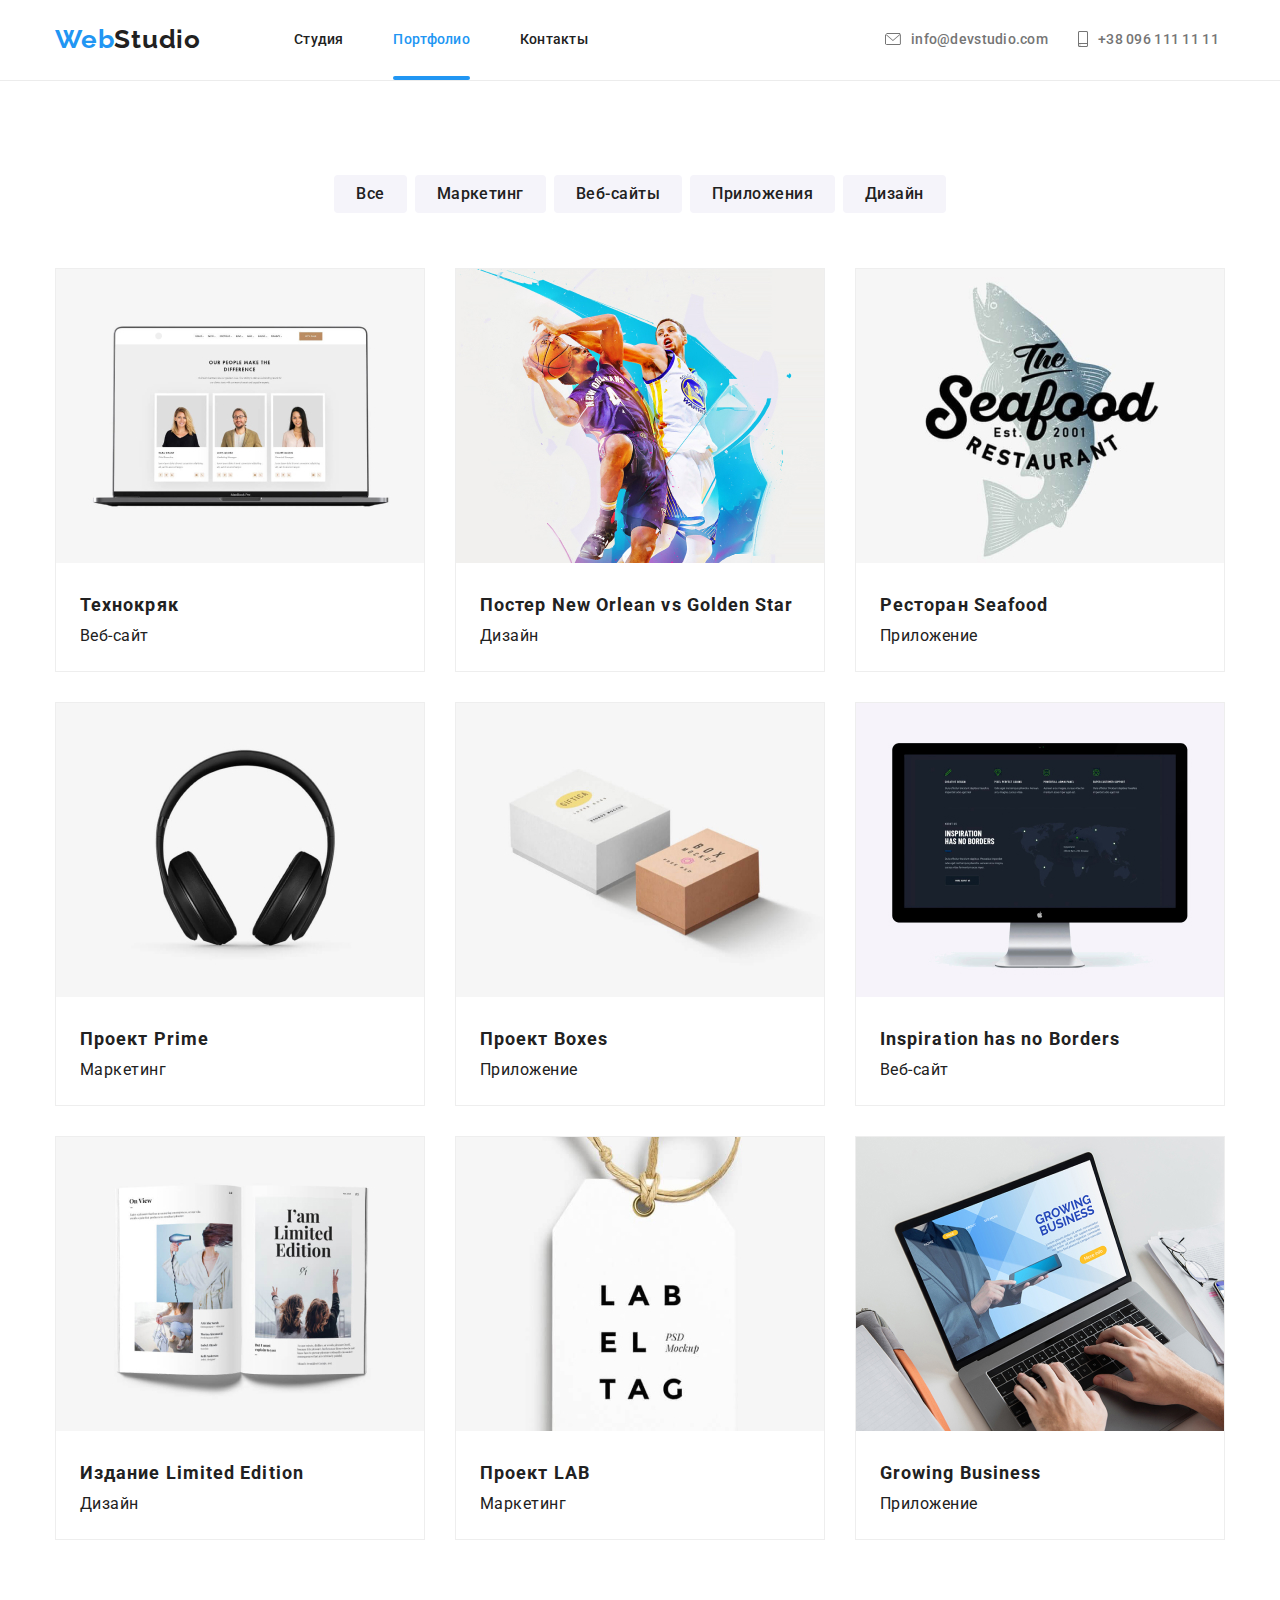
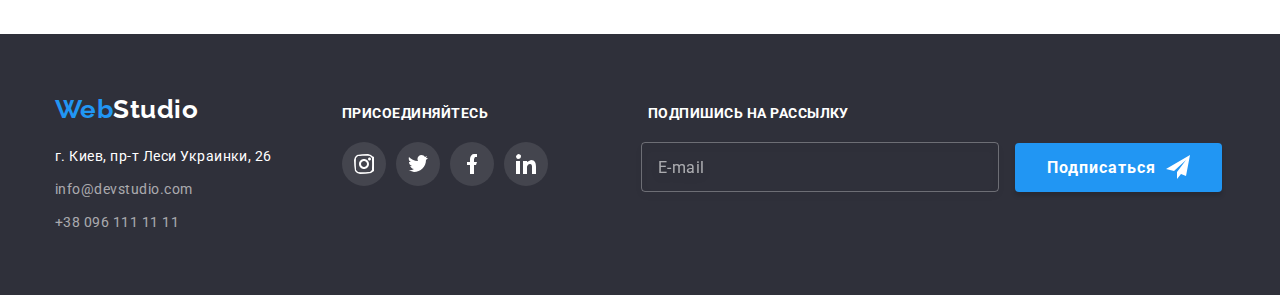
==== commit caf7ec5f: "сделал  хедер и модалку" ====
--- a/portfolio.html
+++ b/portfolio.html
@@ -14,35 +14,46 @@
     </head>
 
     <body>
-      <!-- <header class="header">
+      <!-- Header -->
+      <header class="header">
         <div class="container main-header">
-          <nav class="navigation">
+          <div class="mobile-header">
             <a class="logo-header" href="./index.html"><span class="logo-color">Web</span>Studio</a>
-      
-            <ul class="site-nav list">
-              <li class="item"><a class="link" href="./index.html">Студия</a></li>
-              <li class="item"><a class="link current" href="./portfolio.html">Портфолио</a></li>
-              <li class="item"><a class="link" href="">Контакты</a></li>
+            <button class="navigator-btn is-open" type="button" aria-expanded="false" data-menu-button>
+              <svg width="24" height="16" aria-label="Переключатель мобильного меню">
+                <use class="icon-menu" href="./images/defs.svg#icon-Vector-1"></use>
+                <use class="icon-close" href="./images/defs.svg#icon-menu_black"></use>
+              </svg>
+            </button>
+          </div>
+      
+          <div class="mobile-menu" data-menu>
+            <nav class="navigation">
+              <ul class="site-nav list">
+                <li class="item"><a class="link" href="./index.html">Студия</a></li>
+                <li class="item"><a class="link current" href="./portfolio.html">Портфолио</a></li>
+                <li class="item"><a class="link" href="">Контакты</a></li>
+              </ul>
+            </nav>
+      
+            <ul class="site-contacts list">
+              <li class="item">
+                <a class="link" href="mailto:info@devstudio.com">
+                  <svg class="icon-contacts" width="16" height="12">
+                    <use href="./images/defs.svg#envelope"></use>
+                  </svg>
+                  info@devstudio.com
+                </a>
+              </li>
+              <li class="item">
+                <a class="link" href="tel:+380961111111"><svg class="icon-contacts" width="10" height="16">
+                    <use href="./images/defs.svg#smartphone"></use>
+                  </svg>+38 096 111 11 11</a>
+              </li>
             </ul>
-          </nav>
-      
-          <ul class="site-contacts list">
-            <li class="item">
-              <a class="link" href="mailto:info@devstudio.com">
-                <svg class="icon-contacts" width="16" height="12">
-                  <use href="./images/defs.svg#envelope"></use>
-                </svg>
-                info@devstudio.com
-              </a>
-            </li>
-            <li class="item">
-              <a class="link" href="tel:+380961111111"><svg class="icon-contacts" width="10" height="16">
-                  <use href="./images/defs.svg#smartphone"></use>
-                </svg>+38 096 111 11 11</a>
-            </li>
-          </ul>
+          </div>
         </div>
-      </header> -->
+      </header>
 
       <main>
         <section class="portfolio">
@@ -250,5 +261,8 @@
           </div>
         </div>
       </footer>
+
+<script src="./js/mobile-menu.js"></script>
+
     </body>
   </html>
--- a/css/portfolio.min.css
+++ b/css/portfolio.min.css
@@ -1,2 +1,2 @@
-h1,h2,h3,h4,h5,h6,p,ul{margin-top:0;margin-bottom:0;padding-top:0;padding-bottom:0;padding-left:0}body{background-color:#ffffff;color:#212121;font-family:Roboto, sans-serif;letter-spacing:0.03em}.list{list-style:none}.button{padding:6px 22px;font-weight:500;font-size:16px;line-height:1.63;letter-spacing:0.03em;border:none;text-align:center;color:#212121;background-color:#f5f4fa;border-radius:4px;cursor:pointer;transition-duration:250ms;transition-timing-function:cubic-bezier(0.4, 0, 0.2, 1)}.button:hover,.button:focus{background-color:#2196f3;color:#fff;box-shadow:0px 3px 1px rgba(0,0,0,0.1),0px 1px 2px rgba(0,0,0,0.08),0px 2px 2px rgba(0,0,0,0.12)}.button-primary{padding:10px 32px;min-width:200px;font-weight:bold;font-size:16px;letter-spacing:0.06em;border:none;text-align:center;line-height:1.87;cursor:pointer;color:#fff;background-color:#2196f3;border-radius:4px;box-shadow:0px 4px 4px rgba(0,0,0,0.15);transition-duration:250ms;transition-timing-function:cubic-bezier(0.4, 0, 0.2, 1)}.button-primary:hover,.button-primary:focus{background-color:#188ce8}.container{margin:0 auto;padding:0 15px}@media screen and (min-width: 480px){.container{max-width:480px}}@media screen and (min-width: 768px){.container{max-width:768px}}@media screen and (min-width: 1200px){.container{max-width:1200px}}.header{border-bottom:1px solid #ececec;padding:24px 0 25px;border-bottom:1px solid #ececec}.navigation{display:flex;align-items:center}.main-header{display:flex;align-items:center;justify-content:space-between}.logo-header{margin-right:93px;font-family:Raleway, sans-serif;color:#212121;font-weight:700;font-size:26px;line-height:1.2;text-decoration:none}.logo-color{color:#2196f3}.site-nav{display:flex}.site-nav .item+.item{margin-left:50px}.site-nav .link{display:block;color:#212121;font-weight:500;font-size:14px;line-height:1.14;letter-spacing:0.02em;text-decoration:none;transition-duration:250ms;transition-timing-function:cubic-bezier(0.4, 0, 0.2, 1)}.site-nav .link:hover,.site-nav .link:focus{color:#2196f3}.site-nav .current{position:relative;color:#2196f3;transition-duration:250ms;transition-timing-function:cubic-bezier(0.4, 0, 0.2, 1)}.site-nav .current::after{position:absolute;content:"";top:45.5px;left:0px;border-radius:50px;width:100%;height:4px;background-color:#2196f3}.site-contacts{display:flex}.site-contacts .item+.item{padding-left:50px}.site-contacts .link{display:flex;font-weight:500;font-size:14px;line-height:1.14;letter-spacing:0.02em;color:#757575;text-decoration:none;transition-duration:250ms;transition-timing-function:cubic-bezier(0.4, 0, 0.2, 1)}.site-contacts .link:hover,.site-contacts .link:focus{--color4: #2196f3;color:#2196f3}.icon-contacts{margin-right:10px}@media screen and (min-width: 320px) and (max-width: 1199px){.footer{padding:60px 0;background-color:#2f303a}.cont-footer{display:flex;flex-direction:column;align-items:center}.logo-footer{display:block;margin-bottom:20px;font-family:Raleway, sans-serif;font-weight:700;font-size:24px;line-height:1.166;text-align:center;letter-spacing:0.03em;color:#fff;text-decoration:none}.address{display:flex;flex-direction:column;align-items:center;padding-bottom:60px}.office{font-style:normal;font-weight:normal;font-size:14px;line-height:1.7;letter-spacing:0.03em;color:#fff}.mail-footer{margin-top:8px;margin-bottom:8px;font-style:normal;font-weight:normal;font-size:14px;line-height:1.7;color:rgba(255,255,255,0.6);text-decoration:none;transition-duration:250ms;transition-timing-function:cubic-bezier(0.4, 0, 0.2, 1)}.mail-footer:hover,.mail-footer:focus{color:#2196f3}.tel-footer{font-style:normal;font-weight:normal;font-size:14px;line-height:1.7;color:rgba(255,255,255,0.6);text-decoration:none;transition-duration:250ms;transition-timing-function:cubic-bezier(0.4, 0, 0.2, 1)}.tel-footer:hover,.tel-footer:focus{color:#2196f3}.right-side{display:flex;flex-direction:column;align-items:center}.soc-footer{display:flex;justify-content:space-between}.social-footer .title{font-weight:700;text-align:center;font-size:14px;line-height:1.142;margin-bottom:20px;color:#fff;letter-spacing:0.03em}.footer-link{display:flex;width:44px;height:44px;background-color:rgba(255,255,255,0.1);text-decoration:none;border-radius:50%;justify-content:center;align-items:center;transition-duration:250ms;transition-timing-function:cubic-bezier(0.4, 0, 0.2, 1)}.footer-link:hover{background-color:#2196f3}.form-field{text-align:center}.form-field .title{margin-top:60px;font-weight:700;font-size:14px;line-height:1.142;letter-spacing:0.03em;color:#fff}.form-input-fotter{width:450px;height:50px;margin:20px 0;padding:15px 16px;background:transparent;border:1px solid rgba(255,255,255,0.3);box-sizing:border-box;filter:drop-shadow(0px 4px 4px rgba(0,0,0,0.15));border-radius:4px;color:cornsilk}.form-input-fotter::placeholder{font-weight:400;font-size:16px;line-height:1.25;letter-spacing:0.03em;color:rgba(255,255,255,0.6)}.form-input-fotter:focus{outline:none;border:1px solid #2196f3}.btn-subscribe{display:inline-flex;align-items:center;justify-content:center}.btnfly{margin-left:10px}}@media screen and (min-width: 768px) and (max-width: 1199px){.tablet-side{display:flex;flex-wrap:wrap;justify-content:space-around;align-items:baseline}.form-field .title{margin-top:0px}.form-input-fotter{margin:20px 166px 20px 152px}}@media screen and (min-width: 1200px){.address{display:flex;flex-direction:column;padding-bottom:60px}.footer{background-color:#2f303a}.logo-footer{display:inline-block;padding-bottom:20px;padding-top:60px;font-family:Raleway, sans-serif;font-weight:700;font-size:26px;line-height:1.2;color:#fff;text-decoration:none}.tablet-side{display:flex;align-items:baseline}.office{font-style:normal;font-weight:normal;font-size:14px;line-height:1.7;color:#fff}.mail-footer{margin-top:9px;margin-bottom:9px;font-style:normal;font-weight:normal;font-size:14px;line-height:1.7;color:rgba(255,255,255,0.6);text-decoration:none;transition-duration:250ms;transition-timing-function:cubic-bezier(0.4, 0, 0.2, 1)}.mail-footer:hover,.mail-footer:focus{color:#2196f3}.tel-footer{font-style:normal;font-weight:normal;font-size:14px;line-height:1.7;color:rgba(255,255,255,0.6);text-decoration:none;transition-duration:250ms;transition-timing-function:cubic-bezier(0.4, 0, 0.2, 1)}.tel-footer:hover,.tel-footer:focus{color:#2196f3}.footer-link{display:flex;width:44px;height:44px;background-color:rgba(255,255,255,0.1);text-decoration:none;border-radius:50%;justify-content:center;align-items:center;transition-duration:250ms;transition-timing-function:cubic-bezier(0.4, 0, 0.2, 1)}.footer-link:hover{background-color:#2196f3}.soc-footer{display:flex;justify-content:center}.social-footer{margin-right:93px;margin-left:70px}.social-footer .title{font-weight:700;font-size:14px;line-height:1.14;margin-bottom:20px;color:#fff}.right-side{display:flex;align-items:normal}.form-field .title{margin-bottom:20px;padding-left:7px;font-weight:700;font-size:14px;line-height:1.14;color:#fff}.form-input-fotter{width:358px;height:50px;margin-right:12px;padding:15px 16px;background:transparent;border:1px solid rgba(255,255,255,0.3);box-sizing:border-box;filter:drop-shadow(0px 4px 4px rgba(0,0,0,0.15));border-radius:4px;color:cornsilk}.form-input-fotter::placeholder{font-weight:400;font-size:16px;line-height:1.25;letter-spacing:0.03em;color:rgba(255,255,255,0.6)}.form-input-fotter:focus{outline:none;border:1px solid #2196f3}.btn-subscribe{display:inline-flex;align-items:center;justify-content:center}.btnfly{margin-left:10px}}.filters{display:flex;flex-wrap:wrap;justify-content:start;padding-bottom:40px}.filters .btn{margin-bottom:15px}.filters .btn:not(:last-child){margin-right:8px}@media screen and (min-width: 320px){.portfolio{padding:60px 0}.portfolio .title{margin-bottom:4px;font-weight:700;font-size:18px;line-height:2;letter-spacing:0.06em;color:#212121}.portfolio.text{font-weight:400;font-size:16px;line-height:1.87;letter-spacing:0.03em;color:#757575}.titles{padding:20px 24px}}@media screen and (min-width: 768px){.filters{display:flex;flex-wrap:nowrap;justify-content:center;padding-bottom:14px}}@media screen and (min-width: 1200px){.portfolio{padding:94px 0}.filters{padding-bottom:40px}}.projects{position:relative;margin-right:30px;margin-bottom:30px;width:370px;min-height:404px;border:1px solid #eeeeee;overflow:hidden;transition-duration:250ms;transition-timing-function:cubic-bezier(0.4, 0, 0.2, 1)}.projects:hover,.projects:focus{box-shadow:0px 1px 1px rgba(0,0,0,0.12),0px 4px 4px rgba(0,0,0,0.06),1px 4px 6px rgba(0,0,0,0.16)}.projects .hryaktxt{display:flex;position:absolute;padding:63px 24px;top:0;left:0;width:100%;height:294px;align-items:center;background:rgba(33,150,243,0.9);font-weight:normal;font-size:18px;line-height:1.56;letter-spacing:0.03em;transform:translateY(100%);opacity:0;color:#fff;transition-duration:250ms;transition-timing-function:cubic-bezier(0.4, 0, 0.2, 1)}.projects:hover .hryaktxt,.projects:focus .hryaktxt{transform:translateY(0);opacity:1}.projects:nth-child(3n){margin-right:0}.projects:nth-last-child(-n+3){margin-bottom:0}@media screen and (min-width: 768px) and (max-width: 1199px){.projects{width:354px;height:440px}.projects:last-child{margin-top:30px}.projects:nth-child(2n){margin-right:0px}.list-pro{display:flex;flex-wrap:wrap;justify-content:space-between}}@media screen and (min-width: 1200px){.list-pro{display:flex;flex-wrap:wrap;justify-content:space-between}}.social-link{display:flex;margin-bottom:30px;width:44px;height:44px;background-color:#fff;text-decoration:none;border-radius:50%;justify-content:center;align-items:center;transition-duration:250ms;transition-timing-function:cubic-bezier(0.4, 0, 0.2, 1)}.social-link:hover{background-color:#2196f3;--color5: #ffffff}.list-item:not(:last-child){margin-right:10px}.social-icon{width:20px;height:20px;fill:#afb1b8}
+h1,h2,h3,h4,h5,h6,p,ul{margin-top:0;margin-bottom:0;padding-top:0;padding-bottom:0;padding-left:0}body{background-color:#ffffff;color:#212121;font-family:Roboto, sans-serif;letter-spacing:0.03em}.list{list-style:none}.button{padding:6px 22px;font-weight:500;font-size:16px;line-height:1.63;letter-spacing:0.03em;border:none;text-align:center;color:#212121;background-color:#f5f4fa;border-radius:4px;cursor:pointer;transition-duration:250ms;transition-timing-function:cubic-bezier(0.4, 0, 0.2, 1)}.button:hover,.button:focus{background-color:#2196f3;color:#fff;box-shadow:0px 3px 1px rgba(0,0,0,0.1),0px 1px 2px rgba(0,0,0,0.08),0px 2px 2px rgba(0,0,0,0.12)}.button-primary{padding:10px 32px;min-width:200px;font-weight:bold;font-size:16px;letter-spacing:0.06em;border:none;text-align:center;line-height:1.87;cursor:pointer;color:#fff;background-color:#2196f3;border-radius:4px;box-shadow:0px 4px 4px rgba(0,0,0,0.15);transition-duration:250ms;transition-timing-function:cubic-bezier(0.4, 0, 0.2, 1)}.button-primary:hover,.button-primary:focus{background-color:#188ce8}.container{margin:0 auto;padding:0 15px}@media screen and (min-width: 480px){.container{max-width:480px}}@media screen and (min-width: 768px){.container{max-width:768px}}@media screen and (min-width: 1200px){.container{max-width:1200px}}.header{position:relative;padding:16px 0;width:100%;border-bottom:1px solid #ececec}.mobile-header{display:flex;align-items:center;justify-content:space-between}.logo-header{font-family:Raleway, sans-serif;color:#212121;font-weight:700;font-size:24px;line-height:1.167;letter-spacing:0.03em;text-decoration:none}.logo-color{color:#2196f3}.site-nav{margin-bottom:60px}.site-nav .item:not(:last-child){margin-bottom:40px}.site-nav .link{display:block;color:#212121;font-weight:500;font-size:18px;line-height:1.167;letter-spacing:0.02em;text-decoration:none;transition-duration:250ms;transition-timing-function:cubic-bezier(0.4, 0, 0.2, 1)}.site-nav .link:hover,.site-nav .link:focus{color:#2196f3}.site-nav .current{position:relative;color:#2196f3;transition-duration:250ms;transition-timing-function:cubic-bezier(0.4, 0, 0.2, 1)}.site-nav .current::after{position:absolute;content:"";left:0px;width:100%;height:4px;background-color:#2196f3;border-radius:50px}.site-contacts .item:not(:last-child){margin-bottom:16px}.site-contacts .link{display:flex;font-weight:500;font-size:18px;line-height:1.167;letter-spacing:0.02em;color:#757575;justify-content:center;align-items:center;text-decoration:none;transition-duration:250ms;transition-timing-function:cubic-bezier(0.4, 0, 0.2, 1)}.site-contacts .link:hover,.site-contacts .link:focus{--color4: #2196f3;color:#2196f3}.icon-contacts{margin-right:10px}.mobile-menu{display:none;z-index:1;position:absolute;padding:60px 0;top:100%;left:0;width:100%;height:393px;text-align:center;background:#fff;box-shadow:0px 4px 8px rgba(0,0,0,0.04),0px 2px 4px rgba(0,0,0,0.08),0px 1px 3px rgba(0,0,0,0.16)}.mobile-menu.is-open{display:block}.navigator-btn{display:inline-flex;margin:0;padding:0;border:none;background-color:transparent;cursor:pointer;width:40px;height:40px;justify-content:center;align-items:center}.icon-close{display:none}.navigator-btn.is-open .icon-close{display:block}.navigator-btn.is-open .icon-menu{display:none}.icon-menu,.icon-close{fill:#212121;transition-duration:250ms;transition-timing-function:cubic-bezier(0.4, 0, 0.2, 1)}.navigator-btn:hover .icon-menu,.navigator-btn:focus .icon-menu,.navigator-btn:hover .icon-close,.navigator-btn:focus .icon-close{fill:#2196f3}@media screen and (min-width: 380px){.site-nav .current::after{top:35.5px;left:188px;border-radius:50px;width:22%;height:4px}}@media screen and (min-width: 768px){.header{position:relative;padding:21px 0}.navigator-btn{display:none}.main-header{display:flex;align-items:center;justify-content:space-between}.logo-header{margin-right:88px}.mobile-menu{display:flex;justify-content:space-between;align-items:center;position:static;padding:0;height:auto;box-shadow:none}.site-nav .current::after{top:48.5px;left:0px;width:100%}.site-nav{display:flex;justify-content:space-between;width:294px;margin-bottom:0}.site-nav .link{font-size:14px;line-height:1.143}.site-nav .item:not(:last-child){margin-bottom:0px}.site-contacts{display:flex;flex-wrap:wrap;width:150px}.site-contacts .link{font-size:12px}}@media screen and (min-width: 1200px){.header{padding:24px 0 25px 0}.logo-header{margin-right:93px;font-size:26px;line-height:1.192}.site-nav .current::after{top:44.5px;left:0px;width:100%}.site-contacts{display:flex;flex-wrap:nowrap;align-items:center;width:340px}.site-contacts .item:not(:last-child){margin-bottom:0;margin-right:30px}.site-contacts .link{font-size:14px;line-height:1.143}}@media screen and (min-width: 320px) and (max-width: 1199px){.footer{padding:60px 0;background-color:#2f303a}.cont-footer{display:flex;flex-direction:column;align-items:center}.logo-footer{display:block;margin-bottom:20px;font-family:Raleway, sans-serif;font-weight:700;font-size:24px;line-height:1.166;text-align:center;letter-spacing:0.03em;color:#fff;text-decoration:none}.address{display:flex;flex-direction:column;align-items:center;padding-bottom:60px}.office{font-style:normal;font-weight:normal;font-size:14px;line-height:1.7;letter-spacing:0.03em;color:#fff}.mail-footer{margin-top:8px;margin-bottom:8px;font-style:normal;font-weight:normal;font-size:14px;line-height:1.7;color:rgba(255,255,255,0.6);text-decoration:none;transition-duration:250ms;transition-timing-function:cubic-bezier(0.4, 0, 0.2, 1)}.mail-footer:hover,.mail-footer:focus{color:#2196f3}.tel-footer{font-style:normal;font-weight:normal;font-size:14px;line-height:1.7;color:rgba(255,255,255,0.6);text-decoration:none;transition-duration:250ms;transition-timing-function:cubic-bezier(0.4, 0, 0.2, 1)}.tel-footer:hover,.tel-footer:focus{color:#2196f3}.right-side{display:flex;flex-direction:column;align-items:center}.soc-footer{display:flex;justify-content:space-between}.social-footer .title{font-weight:700;text-align:center;font-size:14px;line-height:1.142;margin-bottom:20px;color:#fff;letter-spacing:0.03em}.footer-link{display:flex;width:44px;height:44px;background-color:rgba(255,255,255,0.1);text-decoration:none;border-radius:50%;justify-content:center;align-items:center;transition-duration:250ms;transition-timing-function:cubic-bezier(0.4, 0, 0.2, 1)}.footer-link:hover{background-color:#2196f3}.form-field{text-align:center}.form-field .title{margin-top:60px;font-weight:700;font-size:14px;line-height:1.142;letter-spacing:0.03em;color:#fff}.form-input-fotter{width:450px;height:50px;margin:20px 0;padding:15px 16px;background:transparent;border:1px solid rgba(255,255,255,0.3);box-sizing:border-box;filter:drop-shadow(0px 4px 4px rgba(0,0,0,0.15));border-radius:4px;color:cornsilk}.form-input-fotter::placeholder{font-weight:400;font-size:16px;line-height:1.25;letter-spacing:0.03em;color:rgba(255,255,255,0.6)}.form-input-fotter:focus{outline:none;border:1px solid #2196f3}.btn-subscribe{display:inline-flex;align-items:center;justify-content:center}.btnfly{margin-left:10px}}@media screen and (min-width: 768px) and (max-width: 1199px){.tablet-side{display:flex;flex-wrap:wrap;justify-content:space-around;align-items:baseline}.form-field .title{margin-top:0px}.form-input-fotter{margin:20px 166px 20px 152px}}@media screen and (min-width: 1200px){.address{display:flex;flex-direction:column;padding-bottom:60px}.footer{background-color:#2f303a}.logo-footer{display:inline-block;padding-bottom:20px;padding-top:60px;font-family:Raleway, sans-serif;font-weight:700;font-size:26px;line-height:1.2;color:#fff;text-decoration:none}.tablet-side{display:flex;align-items:baseline}.office{font-style:normal;font-weight:normal;font-size:14px;line-height:1.7;color:#fff}.mail-footer{margin-top:9px;margin-bottom:9px;font-style:normal;font-weight:normal;font-size:14px;line-height:1.7;color:rgba(255,255,255,0.6);text-decoration:none;transition-duration:250ms;transition-timing-function:cubic-bezier(0.4, 0, 0.2, 1)}.mail-footer:hover,.mail-footer:focus{color:#2196f3}.tel-footer{font-style:normal;font-weight:normal;font-size:14px;line-height:1.7;color:rgba(255,255,255,0.6);text-decoration:none;transition-duration:250ms;transition-timing-function:cubic-bezier(0.4, 0, 0.2, 1)}.tel-footer:hover,.tel-footer:focus{color:#2196f3}.footer-link{display:flex;width:44px;height:44px;background-color:rgba(255,255,255,0.1);text-decoration:none;border-radius:50%;justify-content:center;align-items:center;transition-duration:250ms;transition-timing-function:cubic-bezier(0.4, 0, 0.2, 1)}.footer-link:hover{background-color:#2196f3}.soc-footer{display:flex;justify-content:center}.social-footer{margin-right:93px;margin-left:70px}.social-footer .title{font-weight:700;font-size:14px;line-height:1.14;margin-bottom:20px;color:#fff}.right-side{display:flex;align-items:normal}.form-field .title{margin-bottom:20px;padding-left:7px;font-weight:700;font-size:14px;line-height:1.14;color:#fff}.form-input-fotter{width:358px;height:50px;margin-right:12px;padding:15px 16px;background:transparent;border:1px solid rgba(255,255,255,0.3);box-sizing:border-box;filter:drop-shadow(0px 4px 4px rgba(0,0,0,0.15));border-radius:4px;color:cornsilk}.form-input-fotter::placeholder{font-weight:400;font-size:16px;line-height:1.25;letter-spacing:0.03em;color:rgba(255,255,255,0.6)}.form-input-fotter:focus{outline:none;border:1px solid #2196f3}.btn-subscribe{display:inline-flex;align-items:center;justify-content:center}.btnfly{margin-left:10px}}.filters{display:flex;flex-wrap:wrap;justify-content:start;padding-bottom:40px}.filters .btn{margin-bottom:15px}.filters .btn:not(:last-child){margin-right:8px}@media screen and (min-width: 320px){.portfolio{padding:60px 0}.portfolio .title{margin-bottom:4px;font-weight:700;font-size:18px;line-height:2;letter-spacing:0.06em;color:#212121}.portfolio.text{font-weight:400;font-size:16px;line-height:1.87;letter-spacing:0.03em;color:#757575}.titles{padding:20px 24px}}@media screen and (min-width: 768px){.filters{display:flex;flex-wrap:nowrap;justify-content:center;padding-bottom:14px}}@media screen and (min-width: 1200px){.portfolio{padding:94px 0}.filters{padding-bottom:40px}}.projects{position:relative;margin-right:30px;margin-bottom:30px;width:370px;min-height:404px;border:1px solid #eeeeee;overflow:hidden;transition-duration:250ms;transition-timing-function:cubic-bezier(0.4, 0, 0.2, 1)}.projects:hover,.projects:focus{box-shadow:0px 1px 1px rgba(0,0,0,0.12),0px 4px 4px rgba(0,0,0,0.06),1px 4px 6px rgba(0,0,0,0.16)}.projects .hryaktxt{display:flex;position:absolute;padding:63px 24px;top:0;left:0;width:100%;height:294px;align-items:center;background:rgba(33,150,243,0.9);font-weight:normal;font-size:18px;line-height:1.56;letter-spacing:0.03em;transform:translateY(100%);opacity:0;color:#fff;transition-duration:250ms;transition-timing-function:cubic-bezier(0.4, 0, 0.2, 1)}.projects:hover .hryaktxt,.projects:focus .hryaktxt{transform:translateY(0);opacity:1}.projects:nth-child(3n){margin-right:0}.projects:nth-last-child(-n+3){margin-bottom:0}@media screen and (min-width: 768px) and (max-width: 1199px){.projects{width:354px;height:440px}.projects:last-child{margin-top:30px}.projects:nth-child(2n){margin-right:0px}.list-pro{display:flex;flex-wrap:wrap;justify-content:space-between}}@media screen and (min-width: 1200px){.list-pro{display:flex;flex-wrap:wrap;justify-content:space-between}}.social-link{display:flex;margin-bottom:30px;width:44px;height:44px;background-color:#fff;text-decoration:none;border-radius:50%;justify-content:center;align-items:center;transition-duration:250ms;transition-timing-function:cubic-bezier(0.4, 0, 0.2, 1)}.social-link:hover{background-color:#2196f3;--color5: #ffffff}.list-item:not(:last-child){margin-right:10px}.social-icon{width:20px;height:20px;fill:#afb1b8}
 /*# sourceMappingURL=portfolio.min.css.map */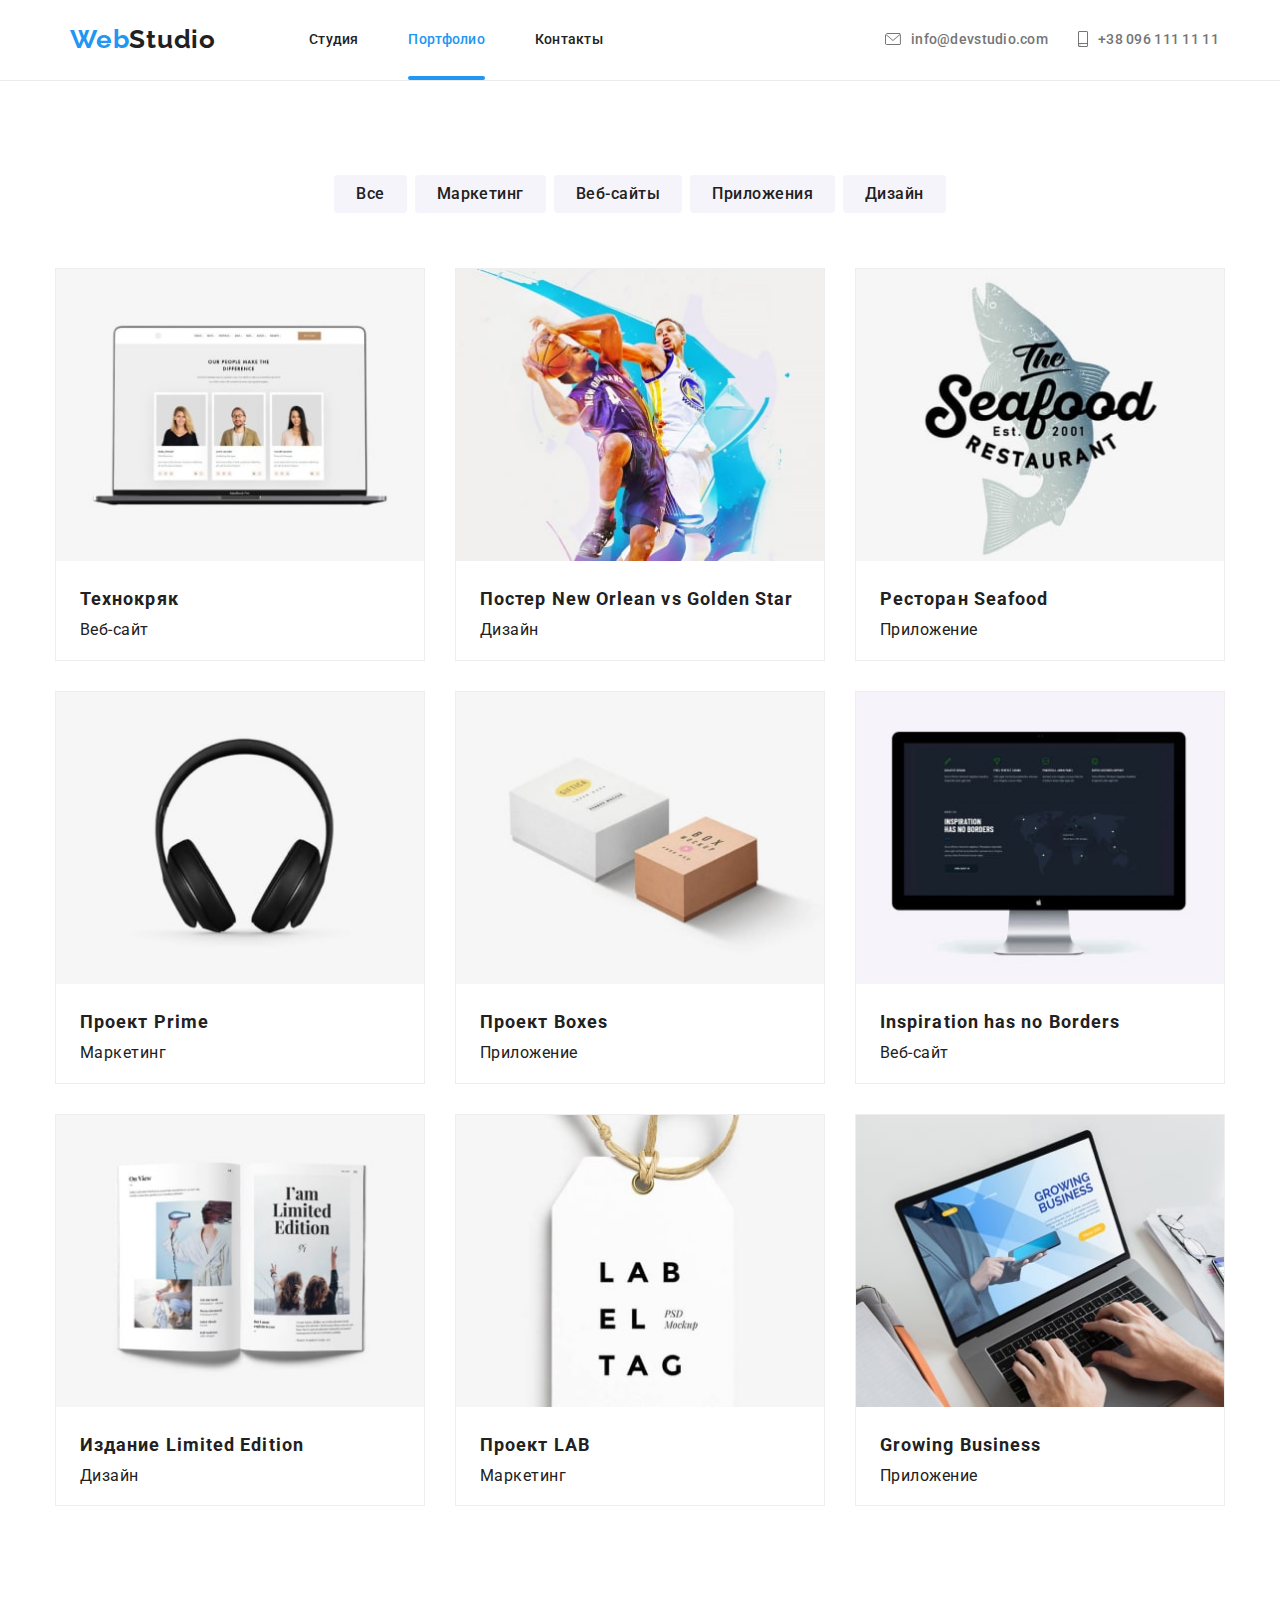
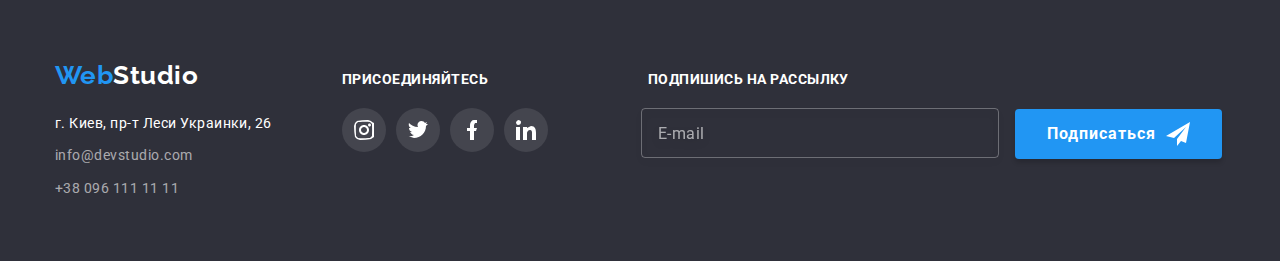
==== commit 38fd095e: "сделал все картинки по размерам" ====
--- a/portfolio.html
+++ b/portfolio.html
@@ -72,8 +72,16 @@
             <li class="projects">
               <div class="overlay">
                   
-                
-              <img src="./images/portfolio1.jpg" alt="Ноутбук" width="370" />
+                <picture>
+                  <source srcset="./images/project/pro1-des-min.jpg 1x, ./images/project/pro1-des@2x-min.jpg 2x"
+                    media="(min-width: 1200px)">
+                  <source srcset="./images/project/pro1-tab-min.jpg 1x, ./images/project/pro1-tab@2x-min.jpg 2x"
+                    media="(min-width: 768px)">
+                  <source srcset="./images/project/pro1-mob-min.jpg 1x, ./images/project/pro1-mob@2x-min.jpg 2x"
+                    media="(min-width: 320px)">
+
+              <img src="./images/portfolio1.jpg" alt="Ноутбук"/>
+              </picture>
             
             <p class="hryaktxt">Технокряк это современная площадка распространения коронавируса. Компании используют эту платформу
               для цифрового
@@ -85,12 +93,16 @@
             </li>
             <li class="projects">
               <div class="overlay">
+                <picture>
+                  <source srcset="./images/project/pro2-des-min.jpg 1x, ./images/project/pro2-des@2x-min.jpg 2x"
+                    media="(min-width: 1200px)">
+                  <source srcset="./images/project/pro2-tab-min.jpg 1x, ./images/project/pro2-tab@2x-min.jpg 2x"
+                    media="(min-width: 768px)">
+                  <source srcset="./images/project/pro2-mob-min.jpg 1x, ./images/project/pro2-mob@2x-min.jpg 2x"
+                    media="(min-width: 320px)">
                 
-              <img
-                src="./images/portfolio2.jpg"
-                alt="Постер New Orlean vs Golden Star"
-                width="370"
-              />
+              <img src="./images/portfolio2.jpg"  alt="Постер New Orlean vs Golden Star"  />
+              </picture>
               <p class="hryaktxt">Технокряк это современная площадка распространения коронавируса. Компании используют эту платформу
                 для цифрового
                 шпионажа и атак на защищённые сервера конкурентов.
@@ -103,12 +115,16 @@
             </li>
             <li class="projects">
               <div class="overlay">
-                
-              <img
-                src="./images/portfolio3.jpg"
-                alt="Логотип Ресторан Seafood"
-                width="370"
-              />
+
+                <picture>
+                  <source srcset="./images/project/pro3-des-min.jpg 1x, ./images/project/pro3-des@2x-min.jpg 2x"
+                    media="(min-width: 1200px)">
+                  <source srcset="./images/project/pro3-tab-min.jpg 1x, ./images/project/pro3-tab@2x-min.jpg 2x"
+                    media="(min-width: 768px)">
+                  <source srcset="./images/project/pro3-mob-min.jpg 1x, ./images/project/pro3-mob@2x-min.jpg 2x"
+                    media="(min-width: 320px)">
+              <img  src="./images/portfolio3.jpg"  alt="Логотип Ресторан Seafood"/>
+                </picture>
               <p class="hryaktxt">Технокряк это современная площадка распространения коронавируса. Компании используют эту платформу
                 для цифрового
                 шпионажа и атак на защищённые сервера конкурентов.
@@ -119,7 +135,15 @@
             </li>
             <li class="projects">
               <div class="overlay">
-              <img src="./images/portfolio4.jpg" alt="Наушники" width="370" />
+                <picture>
+                  <source srcset="./images/project/pro4-des-min.jpg 1x, ./images/project/pro4-des@2x-min.jpg 2x"
+                    media="(min-width: 1200px)">
+                  <source srcset="./images/project/pro4-tab-min.jpg 1x, ./images/project/pro4-tab@2x-min.jpg 2x"
+                    media="(min-width: 768px)">
+                  <source srcset="./images/project/pro4-mob-min.jpg 1x, ./images/project/pro4-mob@2x-min.jpg 2x"
+                    media="(min-width: 320px)">
+              <img src="./images/portfolio4.jpg" alt="Наушники" />
+              </picture>
               <p class="hryaktxt">Технокряк это современная площадка распространения коронавируса. Компании используют эту платформу
                 для цифрового
                 шпионажа и атак на защищённые сервера конкурентов.
@@ -130,8 +154,16 @@
             </li>
             <li class="projects">
               <div class="overlay">
+                <picture>
+                  <source srcset="./images/project/pro5-des-min.jpg 1x, ./images/project/pro5-des@2x-min.jpg 2x"
+                    media="(min-width: 1200px)">
+                  <source srcset="./images/project/pro5-tab-min.jpg 1x, ./images/project/pro5-tab@2x-min.jpg 2x"
+                    media="(min-width: 768px)">
+                  <source srcset="./images/project/pro5-mob-min.jpg 1x, ./images/project/pro5-mob@2x-min.jpg 2x"
+                    media="(min-width: 320px)">
             
-                <img src="./images/portfolio5.jpg" alt="Проект Boxes" width="370" />
+                <img src="./images/portfolio5.jpg" alt="Проект Boxes"/>
+                </picture>
             <p class="hryaktxt">Технокряк это современная площадка распространения коронавируса. Компании используют эту платформу
               для цифрового
               шпионажа и атак на защищённые сервера конкурентов.
@@ -142,7 +174,16 @@
             </li>
             <li class="projects">
               <div class="overlay">
-              <img src="./images/portfolio6.jpg" alt="Монитор" width="370" />
+
+                <picture>
+                  <source srcset="./images/project/pro6-des-min.jpg 1x, ./images/project/pro6-des@2x-min.jpg 2x"
+                    media="(min-width: 1200px)">
+                  <source srcset="./images/project/pro6-tab-min.jpg 1x, ./images/project/pro6-tab@2x-min.jpg 2x"
+                    media="(min-width: 768px)">
+                  <source srcset="./images/project/pro6-mob-min.jpg 1x, ./images/project/pro6-mob@2x-min.jpg 2x"
+                    media="(min-width: 320px)">
+              <img src="./images/portfolio6.jpg" alt="Монитор" />
+              </picture>
               <p class="hryaktxt">Технокряк это современная площадка распространения коронавируса. Компании используют эту платформу
                 для цифрового
                 шпионажа и атак на защищённые сервера конкурентов.
@@ -152,8 +193,16 @@
               <p class="text">Веб-сайт</p></div>
             </li>
             <li class="projects">
-              <div class="overlay">
-              <img src="./images/portfolio7.jpg" alt="Книга" width="370" />
+              <div class="overlay"><picture>
+                <source srcset="./images/project/pro7-des-min.jpg 1x, ./images/project/pro7-des@2x-min.jpg 2x"
+                  media="(min-width: 1200px)">
+                <source srcset="./images/project/pro7-tab-min.jpg 1x, ./images/project/pro7-tab@2x-min.jpg 2x"
+                  media="(min-width: 768px)">
+                <source srcset="./images/project/pro7-mob-min.jpg 1x, ./images/project/pro7-mob@2x-min.jpg 2x"
+                  media="(min-width: 320px)">
+
+              <img src="./images/portfolio7.jpg" alt="Книга"/>
+              </picture>
             <p class="hryaktxt">Технокряк это современная площадка распространения коронавируса. Компании используют эту платформу
               для цифрового
               шпионажа и атак на защищённые сервера конкурентов.
@@ -164,11 +213,16 @@
             </li>
             <li class="projects">
               <div class="overlay">
-              <img
-                src="./images/portfolio8.jpg"
-                alt="Логотип Проект Boxes"
-                width="370"
-              />
+                <picture>
+                  <source srcset="./images/project/pro8-des-min.jpg 1x, ./images/project/pro8-des@2x-min.jpg 2x"
+                    media="(min-width: 1200px)">
+                  <source srcset="./images/project/pro8-tab-min.jpg 1x, ./images/project/pro8-tab@2x-min.jpg 2x"
+                    media="(min-width: 768px)">
+                  <source srcset="./images/project/pro8-mob-min.jpg 1x, ./images/project/pro8-mob@2x-min.jpg 2x"
+                    media="(min-width: 320px)">
+              <img  src="./images/portfolio8.jpg"
+                alt="Логотип Проект Boxes" />
+                </picture>
               <p class="hryaktxt">Технокряк это современная площадка распространения коронавируса. Компании используют эту платформу
                 для цифрового
                 шпионажа и атак на защищённые сервера конкурентов.
@@ -179,11 +233,16 @@
             </li>
             <li class="projects">
               <div class="overlay">
-              <img
-                src="./images/portfolio9.jpg"
-                alt="Работа за ноутбуком"
-                width="370"
-              />
+                <picture>
+                  <source srcset="./images/project/pro9-des-min.jpg 1x, ./images/project/pro9-des@2x-min.jpg 2x"
+                    media="(min-width: 1200px)">
+                  <source srcset="./images/project/pro9-tab-min.jpg 1x, ./images/project/pro9-tab@2x-min.jpg 2x"
+                    media="(min-width: 768px)">
+                  <source srcset="./images/project/pro9-mob-min.jpg 1x, ./images/project/pro9-mob@2x-min.jpg 2x"
+                    media="(min-width: 320px)">
+              <img src="./images/portfolio9.jpg"
+                alt="Работа за ноутбуком"  />
+                </picture>
               <p class="hryaktxt">Технокряк это современная площадка распространения коронавируса. Компании используют эту платформу
                 для цифрового
                 шпионажа и атак на защищённые сервера конкурентов.
--- a/css/portfolio.min.css
+++ b/css/portfolio.min.css
@@ -1,2 +1,2 @@
-h1,h2,h3,h4,h5,h6,p,ul{margin-top:0;margin-bottom:0;padding-top:0;padding-bottom:0;padding-left:0}body{background-color:#ffffff;color:#212121;font-family:Roboto, sans-serif;letter-spacing:0.03em}.list{list-style:none}.button{padding:6px 22px;font-weight:500;font-size:16px;line-height:1.63;letter-spacing:0.03em;border:none;text-align:center;color:#212121;background-color:#f5f4fa;border-radius:4px;cursor:pointer;transition-duration:250ms;transition-timing-function:cubic-bezier(0.4, 0, 0.2, 1)}.button:hover,.button:focus{background-color:#2196f3;color:#fff;box-shadow:0px 3px 1px rgba(0,0,0,0.1),0px 1px 2px rgba(0,0,0,0.08),0px 2px 2px rgba(0,0,0,0.12)}.button-primary{padding:10px 32px;min-width:200px;font-weight:bold;font-size:16px;letter-spacing:0.06em;border:none;text-align:center;line-height:1.87;cursor:pointer;color:#fff;background-color:#2196f3;border-radius:4px;box-shadow:0px 4px 4px rgba(0,0,0,0.15);transition-duration:250ms;transition-timing-function:cubic-bezier(0.4, 0, 0.2, 1)}.button-primary:hover,.button-primary:focus{background-color:#188ce8}.container{margin:0 auto;padding:0 15px}@media screen and (min-width: 480px){.container{max-width:480px}}@media screen and (min-width: 768px){.container{max-width:768px}}@media screen and (min-width: 1200px){.container{max-width:1200px}}.header{position:relative;padding:16px 0;width:100%;border-bottom:1px solid #ececec}.mobile-header{display:flex;align-items:center;justify-content:space-between}.logo-header{font-family:Raleway, sans-serif;color:#212121;font-weight:700;font-size:24px;line-height:1.167;letter-spacing:0.03em;text-decoration:none}.logo-color{color:#2196f3}.site-nav{margin-bottom:60px}.site-nav .item:not(:last-child){margin-bottom:40px}.site-nav .link{display:block;color:#212121;font-weight:500;font-size:18px;line-height:1.167;letter-spacing:0.02em;text-decoration:none;transition-duration:250ms;transition-timing-function:cubic-bezier(0.4, 0, 0.2, 1)}.site-nav .link:hover,.site-nav .link:focus{color:#2196f3}.site-nav .current{position:relative;color:#2196f3;transition-duration:250ms;transition-timing-function:cubic-bezier(0.4, 0, 0.2, 1)}.site-nav .current::after{position:absolute;content:"";left:0px;width:100%;height:4px;background-color:#2196f3;border-radius:50px}.site-contacts .item:not(:last-child){margin-bottom:16px}.site-contacts .link{display:flex;font-weight:500;font-size:18px;line-height:1.167;letter-spacing:0.02em;color:#757575;justify-content:center;align-items:center;text-decoration:none;transition-duration:250ms;transition-timing-function:cubic-bezier(0.4, 0, 0.2, 1)}.site-contacts .link:hover,.site-contacts .link:focus{--color4: #2196f3;color:#2196f3}.icon-contacts{margin-right:10px}.mobile-menu{display:none;z-index:1;position:absolute;padding:60px 0;top:100%;left:0;width:100%;height:393px;text-align:center;background:#fff;box-shadow:0px 4px 8px rgba(0,0,0,0.04),0px 2px 4px rgba(0,0,0,0.08),0px 1px 3px rgba(0,0,0,0.16)}.mobile-menu.is-open{display:block}.navigator-btn{display:inline-flex;margin:0;padding:0;border:none;background-color:transparent;cursor:pointer;width:40px;height:40px;justify-content:center;align-items:center}.icon-close{display:none}.navigator-btn.is-open .icon-close{display:block}.navigator-btn.is-open .icon-menu{display:none}.icon-menu,.icon-close{fill:#212121;transition-duration:250ms;transition-timing-function:cubic-bezier(0.4, 0, 0.2, 1)}.navigator-btn:hover .icon-menu,.navigator-btn:focus .icon-menu,.navigator-btn:hover .icon-close,.navigator-btn:focus .icon-close{fill:#2196f3}@media screen and (min-width: 380px){.site-nav .current::after{top:35.5px;left:188px;border-radius:50px;width:22%;height:4px}}@media screen and (min-width: 768px){.header{position:relative;padding:21px 0}.navigator-btn{display:none}.main-header{display:flex;align-items:center;justify-content:space-between}.logo-header{margin-right:88px}.mobile-menu{display:flex;justify-content:space-between;align-items:center;position:static;padding:0;height:auto;box-shadow:none}.site-nav .current::after{top:48.5px;left:0px;width:100%}.site-nav{display:flex;justify-content:space-between;width:294px;margin-bottom:0}.site-nav .link{font-size:14px;line-height:1.143}.site-nav .item:not(:last-child){margin-bottom:0px}.site-contacts{display:flex;flex-wrap:wrap;width:150px}.site-contacts .link{font-size:12px}}@media screen and (min-width: 1200px){.header{padding:24px 0 25px 0}.logo-header{margin-right:93px;font-size:26px;line-height:1.192}.site-nav .current::after{top:44.5px;left:0px;width:100%}.site-contacts{display:flex;flex-wrap:nowrap;align-items:center;width:340px}.site-contacts .item:not(:last-child){margin-bottom:0;margin-right:30px}.site-contacts .link{font-size:14px;line-height:1.143}}@media screen and (min-width: 320px) and (max-width: 1199px){.footer{padding:60px 0;background-color:#2f303a}.cont-footer{display:flex;flex-direction:column;align-items:center}.logo-footer{display:block;margin-bottom:20px;font-family:Raleway, sans-serif;font-weight:700;font-size:24px;line-height:1.166;text-align:center;letter-spacing:0.03em;color:#fff;text-decoration:none}.address{display:flex;flex-direction:column;align-items:center;padding-bottom:60px}.office{font-style:normal;font-weight:normal;font-size:14px;line-height:1.7;letter-spacing:0.03em;color:#fff}.mail-footer{margin-top:8px;margin-bottom:8px;font-style:normal;font-weight:normal;font-size:14px;line-height:1.7;color:rgba(255,255,255,0.6);text-decoration:none;transition-duration:250ms;transition-timing-function:cubic-bezier(0.4, 0, 0.2, 1)}.mail-footer:hover,.mail-footer:focus{color:#2196f3}.tel-footer{font-style:normal;font-weight:normal;font-size:14px;line-height:1.7;color:rgba(255,255,255,0.6);text-decoration:none;transition-duration:250ms;transition-timing-function:cubic-bezier(0.4, 0, 0.2, 1)}.tel-footer:hover,.tel-footer:focus{color:#2196f3}.right-side{display:flex;flex-direction:column;align-items:center}.soc-footer{display:flex;justify-content:space-between}.social-footer .title{font-weight:700;text-align:center;font-size:14px;line-height:1.142;margin-bottom:20px;color:#fff;letter-spacing:0.03em}.footer-link{display:flex;width:44px;height:44px;background-color:rgba(255,255,255,0.1);text-decoration:none;border-radius:50%;justify-content:center;align-items:center;transition-duration:250ms;transition-timing-function:cubic-bezier(0.4, 0, 0.2, 1)}.footer-link:hover{background-color:#2196f3}.form-field{text-align:center}.form-field .title{margin-top:60px;font-weight:700;font-size:14px;line-height:1.142;letter-spacing:0.03em;color:#fff}.form-input-fotter{width:450px;height:50px;margin:20px 0;padding:15px 16px;background:transparent;border:1px solid rgba(255,255,255,0.3);box-sizing:border-box;filter:drop-shadow(0px 4px 4px rgba(0,0,0,0.15));border-radius:4px;color:cornsilk}.form-input-fotter::placeholder{font-weight:400;font-size:16px;line-height:1.25;letter-spacing:0.03em;color:rgba(255,255,255,0.6)}.form-input-fotter:focus{outline:none;border:1px solid #2196f3}.btn-subscribe{display:inline-flex;align-items:center;justify-content:center}.btnfly{margin-left:10px}}@media screen and (min-width: 768px) and (max-width: 1199px){.tablet-side{display:flex;flex-wrap:wrap;justify-content:space-around;align-items:baseline}.form-field .title{margin-top:0px}.form-input-fotter{margin:20px 166px 20px 152px}}@media screen and (min-width: 1200px){.address{display:flex;flex-direction:column;padding-bottom:60px}.footer{background-color:#2f303a}.logo-footer{display:inline-block;padding-bottom:20px;padding-top:60px;font-family:Raleway, sans-serif;font-weight:700;font-size:26px;line-height:1.2;color:#fff;text-decoration:none}.tablet-side{display:flex;align-items:baseline}.office{font-style:normal;font-weight:normal;font-size:14px;line-height:1.7;color:#fff}.mail-footer{margin-top:9px;margin-bottom:9px;font-style:normal;font-weight:normal;font-size:14px;line-height:1.7;color:rgba(255,255,255,0.6);text-decoration:none;transition-duration:250ms;transition-timing-function:cubic-bezier(0.4, 0, 0.2, 1)}.mail-footer:hover,.mail-footer:focus{color:#2196f3}.tel-footer{font-style:normal;font-weight:normal;font-size:14px;line-height:1.7;color:rgba(255,255,255,0.6);text-decoration:none;transition-duration:250ms;transition-timing-function:cubic-bezier(0.4, 0, 0.2, 1)}.tel-footer:hover,.tel-footer:focus{color:#2196f3}.footer-link{display:flex;width:44px;height:44px;background-color:rgba(255,255,255,0.1);text-decoration:none;border-radius:50%;justify-content:center;align-items:center;transition-duration:250ms;transition-timing-function:cubic-bezier(0.4, 0, 0.2, 1)}.footer-link:hover{background-color:#2196f3}.soc-footer{display:flex;justify-content:center}.social-footer{margin-right:93px;margin-left:70px}.social-footer .title{font-weight:700;font-size:14px;line-height:1.14;margin-bottom:20px;color:#fff}.right-side{display:flex;align-items:normal}.form-field .title{margin-bottom:20px;padding-left:7px;font-weight:700;font-size:14px;line-height:1.14;color:#fff}.form-input-fotter{width:358px;height:50px;margin-right:12px;padding:15px 16px;background:transparent;border:1px solid rgba(255,255,255,0.3);box-sizing:border-box;filter:drop-shadow(0px 4px 4px rgba(0,0,0,0.15));border-radius:4px;color:cornsilk}.form-input-fotter::placeholder{font-weight:400;font-size:16px;line-height:1.25;letter-spacing:0.03em;color:rgba(255,255,255,0.6)}.form-input-fotter:focus{outline:none;border:1px solid #2196f3}.btn-subscribe{display:inline-flex;align-items:center;justify-content:center}.btnfly{margin-left:10px}}.filters{display:flex;flex-wrap:wrap;justify-content:start;padding-bottom:40px}.filters .btn{margin-bottom:15px}.filters .btn:not(:last-child){margin-right:8px}@media screen and (min-width: 320px){.portfolio{padding:60px 0}.portfolio .title{margin-bottom:4px;font-weight:700;font-size:18px;line-height:2;letter-spacing:0.06em;color:#212121}.portfolio.text{font-weight:400;font-size:16px;line-height:1.87;letter-spacing:0.03em;color:#757575}.titles{padding:20px 24px}}@media screen and (min-width: 768px){.filters{display:flex;flex-wrap:nowrap;justify-content:center;padding-bottom:14px}}@media screen and (min-width: 1200px){.portfolio{padding:94px 0}.filters{padding-bottom:40px}}.projects{position:relative;margin-right:30px;margin-bottom:30px;width:370px;min-height:404px;border:1px solid #eeeeee;overflow:hidden;transition-duration:250ms;transition-timing-function:cubic-bezier(0.4, 0, 0.2, 1)}.projects:hover,.projects:focus{box-shadow:0px 1px 1px rgba(0,0,0,0.12),0px 4px 4px rgba(0,0,0,0.06),1px 4px 6px rgba(0,0,0,0.16)}.projects .hryaktxt{display:flex;position:absolute;padding:63px 24px;top:0;left:0;width:100%;height:294px;align-items:center;background:rgba(33,150,243,0.9);font-weight:normal;font-size:18px;line-height:1.56;letter-spacing:0.03em;transform:translateY(100%);opacity:0;color:#fff;transition-duration:250ms;transition-timing-function:cubic-bezier(0.4, 0, 0.2, 1)}.projects:hover .hryaktxt,.projects:focus .hryaktxt{transform:translateY(0);opacity:1}.projects:nth-child(3n){margin-right:0}.projects:nth-last-child(-n+3){margin-bottom:0}@media screen and (min-width: 768px) and (max-width: 1199px){.projects{width:354px;height:440px}.projects:last-child{margin-top:30px}.projects:nth-child(2n){margin-right:0px}.list-pro{display:flex;flex-wrap:wrap;justify-content:space-between}}@media screen and (min-width: 1200px){.list-pro{display:flex;flex-wrap:wrap;justify-content:space-between}}.social-link{display:flex;margin-bottom:30px;width:44px;height:44px;background-color:#fff;text-decoration:none;border-radius:50%;justify-content:center;align-items:center;transition-duration:250ms;transition-timing-function:cubic-bezier(0.4, 0, 0.2, 1)}.social-link:hover{background-color:#2196f3;--color5: #ffffff}.list-item:not(:last-child){margin-right:10px}.social-icon{width:20px;height:20px;fill:#afb1b8}
+h1,h2,h3,h4,h5,h6,p,ul{margin-top:0;margin-bottom:0;padding-top:0;padding-bottom:0;padding-left:0}body{background-color:#ffffff;color:#212121;font-family:Roboto, sans-serif;letter-spacing:0.03em}.list{list-style:none}.button{padding:6px 22px;font-weight:500;font-size:16px;line-height:1.63;letter-spacing:0.03em;border:none;text-align:center;color:#212121;background-color:#f5f4fa;border-radius:4px;cursor:pointer;transition-duration:250ms;transition-timing-function:cubic-bezier(0.4, 0, 0.2, 1)}.button:hover,.button:focus{background-color:#2196f3;color:#fff;box-shadow:0px 3px 1px rgba(0,0,0,0.1),0px 1px 2px rgba(0,0,0,0.08),0px 2px 2px rgba(0,0,0,0.12)}.button-primary{padding:10px 32px;min-width:200px;font-weight:bold;font-size:16px;letter-spacing:0.06em;border:none;text-align:center;line-height:1.87;cursor:pointer;color:#fff;background-color:#2196f3;border-radius:4px;box-shadow:0px 4px 4px rgba(0,0,0,0.15);transition-duration:250ms;transition-timing-function:cubic-bezier(0.4, 0, 0.2, 1)}.button-primary:hover,.button-primary:focus{background-color:#188ce8}img{display:block;width:100%;height:auto}.container{margin:0 auto;padding:0 15px}@media screen and (min-width: 480px){.container{max-width:480px}}@media screen and (min-width: 768px){.container{max-width:768px}}@media screen and (min-width: 1200px){.container{max-width:1200px}}.header{position:relative;padding:16px 0;width:100%;border-bottom:1px solid #ececec}.mobile-header{display:flex;align-items:center;justify-content:space-between}.logo-header{font-family:Raleway, sans-serif;color:#212121;font-weight:700;font-size:24px;line-height:1.167;letter-spacing:0.03em;text-decoration:none}.logo-color{color:#2196f3}.site-nav{margin-bottom:60px}.site-nav .item:not(:last-child){margin-bottom:40px}.site-nav .link{display:block;color:#212121;font-weight:500;font-size:18px;line-height:1.167;letter-spacing:0.02em;text-decoration:none;transition-duration:250ms;transition-timing-function:cubic-bezier(0.4, 0, 0.2, 1)}.site-nav .link:hover,.site-nav .link:focus{color:#2196f3}.site-nav .current{position:relative;color:#2196f3;transition-duration:250ms;transition-timing-function:cubic-bezier(0.4, 0, 0.2, 1)}.site-nav .current::after{position:absolute;content:"";left:0px;width:100%;height:4px;background-color:#2196f3;border-radius:50px}.site-contacts .item:not(:last-child){margin-bottom:16px}.site-contacts .link{display:flex;font-weight:500;font-size:18px;line-height:1.167;letter-spacing:0.02em;color:#757575;justify-content:center;align-items:center;text-decoration:none;transition-duration:250ms;transition-timing-function:cubic-bezier(0.4, 0, 0.2, 1)}.site-contacts .link:hover,.site-contacts .link:focus{--color4: #2196f3;color:#2196f3}.icon-contacts{margin-right:10px}.mobile-menu{display:none;z-index:1;position:absolute;padding:60px 0;top:100%;left:0;width:100%;height:393px;text-align:center;background:#fff;box-shadow:0px 4px 8px rgba(0,0,0,0.04),0px 2px 4px rgba(0,0,0,0.08),0px 1px 3px rgba(0,0,0,0.16)}.mobile-menu.is-open{display:block}.navigator-btn{display:inline-flex;margin:0;padding:0;border:none;background-color:transparent;cursor:pointer;width:40px;height:40px;justify-content:center;align-items:center}.icon-close{display:none}.navigator-btn.is-open .icon-close{display:block}.navigator-btn.is-open .icon-menu{display:none}.icon-menu,.icon-close{fill:#212121;transition-duration:250ms;transition-timing-function:cubic-bezier(0.4, 0, 0.2, 1)}.navigator-btn:hover .icon-menu,.navigator-btn:focus .icon-menu,.navigator-btn:hover .icon-close,.navigator-btn:focus .icon-close{fill:#2196f3}@media screen and (min-width: 480px){.site-nav .current::after{top:35.5px;left:188px;border-radius:50px;width:22%;height:4px}.logo-header{padding-left:15px}}@media screen and (min-width: 768px){.header{position:relative;padding:21px 0}.navigator-btn{display:none}.main-header{display:flex;align-items:center;justify-content:space-between}.logo-header{margin-right:88px}.mobile-menu{display:flex;justify-content:space-between;align-items:center;position:static;padding:0;height:auto;box-shadow:none}.site-nav .current::after{top:48.5px;left:0px;width:100%}.site-nav{display:flex;justify-content:space-between;width:294px;margin-bottom:0}.site-nav .link{font-size:14px;line-height:1.143}.site-nav .item:not(:last-child){margin-bottom:0px}.site-contacts{display:flex;flex-wrap:wrap;width:150px}.site-contacts .link{font-size:12px}}@media screen and (min-width: 1200px){.header{padding:24px 0 25px 0}.logo-header{margin-right:93px;font-size:26px;line-height:1.192}.site-nav .current::after{top:44.5px;left:0px;width:100%}.site-contacts{display:flex;flex-wrap:nowrap;align-items:center;width:340px}.site-contacts .item:not(:last-child){margin-bottom:0;margin-right:30px}.site-contacts .link{font-size:14px;line-height:1.143}}@media screen and (min-width: 479px) and (max-width: 1199px){.footer{padding:60px 0;background-color:#2f303a}.cont-footer{display:flex;flex-direction:column;align-items:center}.logo-footer{display:block;margin-bottom:20px;font-family:Raleway, sans-serif;font-weight:700;font-size:24px;line-height:1.166;text-align:center;letter-spacing:0.03em;color:#fff;text-decoration:none}.address{display:flex;flex-direction:column;align-items:center;padding-bottom:60px}.office{font-style:normal;font-weight:normal;font-size:14px;line-height:1.7;letter-spacing:0.03em;color:#fff}.mail-footer{margin-top:8px;margin-bottom:8px;font-style:normal;font-weight:normal;font-size:14px;line-height:1.7;color:rgba(255,255,255,0.6);text-decoration:none;transition-duration:250ms;transition-timing-function:cubic-bezier(0.4, 0, 0.2, 1)}.mail-footer:hover,.mail-footer:focus{color:#2196f3}.tel-footer{font-style:normal;font-weight:normal;font-size:14px;line-height:1.7;color:rgba(255,255,255,0.6);text-decoration:none;transition-duration:250ms;transition-timing-function:cubic-bezier(0.4, 0, 0.2, 1)}.tel-footer:hover,.tel-footer:focus{color:#2196f3}.right-side{display:flex;flex-direction:column;align-items:center}.soc-footer{display:flex;justify-content:space-between}.social-footer .title{font-weight:700;text-align:center;font-size:14px;line-height:1.142;margin-bottom:20px;color:#fff;letter-spacing:0.03em}.footer-link{display:flex;width:44px;height:44px;background-color:rgba(255,255,255,0.1);text-decoration:none;border-radius:50%;justify-content:center;align-items:center;transition-duration:250ms;transition-timing-function:cubic-bezier(0.4, 0, 0.2, 1)}.footer-link:hover{background-color:#2196f3}.form-field{text-align:center}.form-field .title{margin-top:60px;font-weight:700;font-size:14px;line-height:1.142;letter-spacing:0.03em;color:#fff}.form-input-fotter{width:450px;height:50px;margin:20px 0;padding:15px 16px;background:transparent;border:1px solid rgba(255,255,255,0.3);box-sizing:border-box;filter:drop-shadow(0px 4px 4px rgba(0,0,0,0.15));border-radius:4px;color:cornsilk}.form-input-fotter::placeholder{font-weight:400;font-size:16px;line-height:1.25;letter-spacing:0.03em;color:rgba(255,255,255,0.6)}.form-input-fotter:focus{outline:none;border:1px solid #2196f3}.btn-subscribe{display:inline-flex;align-items:center;justify-content:center}.btnfly{margin-left:10px}}@media screen and (min-width: 768px) and (max-width: 1199px){.tablet-side{display:flex;flex-wrap:wrap;justify-content:space-around;align-items:baseline}.form-field .title{margin-top:0px}.form-input-fotter{margin:20px 166px 20px 152px}}@media screen and (min-width: 1200px){.address{display:flex;flex-direction:column;padding-bottom:60px}.footer{background-color:#2f303a}.logo-footer{display:inline-block;padding-bottom:20px;padding-top:60px;font-family:Raleway, sans-serif;font-weight:700;font-size:26px;line-height:1.2;color:#fff;text-decoration:none}.tablet-side{display:flex;align-items:baseline}.office{font-style:normal;font-weight:normal;font-size:14px;line-height:1.7;color:#fff}.mail-footer{margin-top:9px;margin-bottom:9px;font-style:normal;font-weight:normal;font-size:14px;line-height:1.7;color:rgba(255,255,255,0.6);text-decoration:none;transition-duration:250ms;transition-timing-function:cubic-bezier(0.4, 0, 0.2, 1)}.mail-footer:hover,.mail-footer:focus{color:#2196f3}.tel-footer{font-style:normal;font-weight:normal;font-size:14px;line-height:1.7;color:rgba(255,255,255,0.6);text-decoration:none;transition-duration:250ms;transition-timing-function:cubic-bezier(0.4, 0, 0.2, 1)}.tel-footer:hover,.tel-footer:focus{color:#2196f3}.footer-link{display:flex;width:44px;height:44px;background-color:rgba(255,255,255,0.1);text-decoration:none;border-radius:50%;justify-content:center;align-items:center;transition-duration:250ms;transition-timing-function:cubic-bezier(0.4, 0, 0.2, 1)}.footer-link:hover{background-color:#2196f3}.soc-footer{display:flex;justify-content:center}.social-footer{margin-right:93px;margin-left:70px}.social-footer .title{font-weight:700;font-size:14px;line-height:1.14;margin-bottom:20px;color:#fff}.right-side{display:flex;align-items:normal}.form-field .title{margin-bottom:20px;padding-left:7px;font-weight:700;font-size:14px;line-height:1.14;color:#fff}.form-input-fotter{width:358px;height:50px;margin-right:12px;padding:15px 16px;background:transparent;border:1px solid rgba(255,255,255,0.3);box-sizing:border-box;filter:drop-shadow(0px 4px 4px rgba(0,0,0,0.15));border-radius:4px;color:cornsilk}.form-input-fotter::placeholder{font-weight:400;font-size:16px;line-height:1.25;letter-spacing:0.03em;color:rgba(255,255,255,0.6)}.form-input-fotter:focus{outline:none;border:1px solid #2196f3}.btn-subscribe{display:inline-flex;align-items:center;justify-content:center}.btnfly{margin-left:10px}}.filters{display:flex;flex-wrap:wrap;justify-content:start;padding-bottom:40px}.filters .btn{margin-bottom:15px}.filters .btn:not(:last-child){margin-right:8px}@media screen and (min-width: 320px){.portfolio{padding:60px 0}.portfolio .title{margin-bottom:4px;font-weight:700;font-size:18px;line-height:2;letter-spacing:0.06em;color:#212121}.portfolio.text{font-weight:400;font-size:16px;line-height:1.87;letter-spacing:0.03em;color:#757575}.titles{padding:20px 24px}}@media screen and (min-width: 768px){.filters{display:flex;flex-wrap:nowrap;justify-content:center;padding-bottom:14px}}@media screen and (min-width: 1200px){.portfolio{padding:94px 0}.filters{padding-bottom:40px}}.projects{position:relative;margin-right:30px;margin-bottom:30px;min-width:450px;border:1px solid #eeeeee;overflow:hidden;transition-duration:250ms;transition-timing-function:cubic-bezier(0.4, 0, 0.2, 1)}.projects:hover,.projects:focus{box-shadow:0px 1px 1px rgba(0,0,0,0.12),0px 4px 4px rgba(0,0,0,0.06),1px 4px 6px rgba(0,0,0,0.16)}.projects .hryaktxt{display:flex;position:absolute;padding:63px 24px;top:0;left:0;width:100%;height:294px;align-items:center;background:rgba(33,150,243,0.9);font-weight:normal;font-size:18px;line-height:1.56;letter-spacing:0.03em;transform:translateY(100%);opacity:0;color:#fff;transition-duration:250ms;transition-timing-function:cubic-bezier(0.4, 0, 0.2, 1)}.projects:hover .hryaktxt,.projects:focus .hryaktxt{transform:translateY(0);opacity:1}.projects:nth-child(3n){margin-right:0}.projects:nth-last-child(-n+3){margin-bottom:0}@media screen and (min-width: 768px) and (max-width: 1199px){.projects{min-width:354px;margin:0px}.projects:nth-child(2n+1){margin-right:30px}.projects:not(:last-child){margin-bottom:30px}.projects{width:calc((100% - 4 * 15px) / 2)}.list-pro{display:flex;flex-wrap:wrap}}@media screen and (min-width: 1200px){.projects{min-width:370px}.projects{width:calc((100% - 4 * 15px) / 3)}.list-pro{display:flex;flex-wrap:wrap}}.social-link{display:flex;margin-bottom:30px;width:44px;height:44px;background-color:#fff;text-decoration:none;border-radius:50%;justify-content:center;align-items:center;transition-duration:250ms;transition-timing-function:cubic-bezier(0.4, 0, 0.2, 1)}.social-link:hover{background-color:#2196f3;--color5: #ffffff}.list-item:not(:last-child){margin-right:10px}.social-icon{width:20px;height:20px;fill:#afb1b8}
 /*# sourceMappingURL=portfolio.min.css.map */